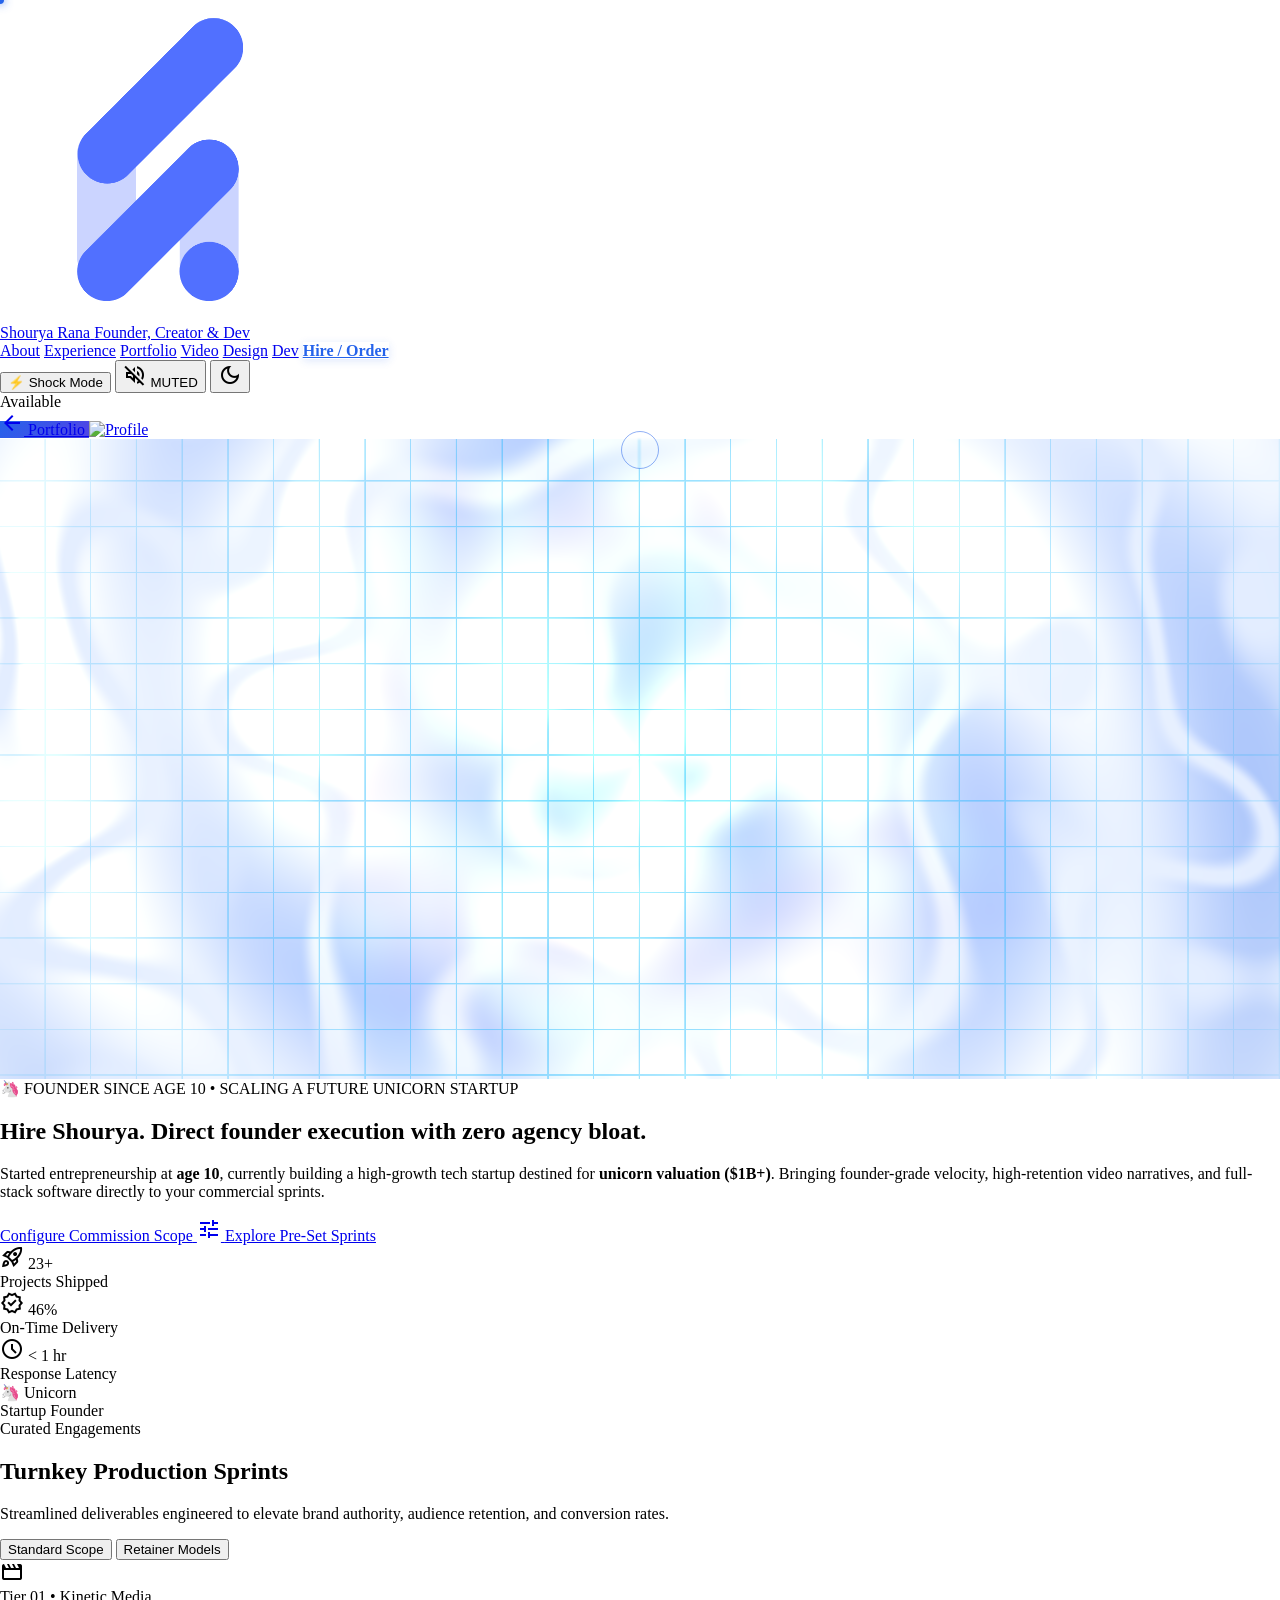
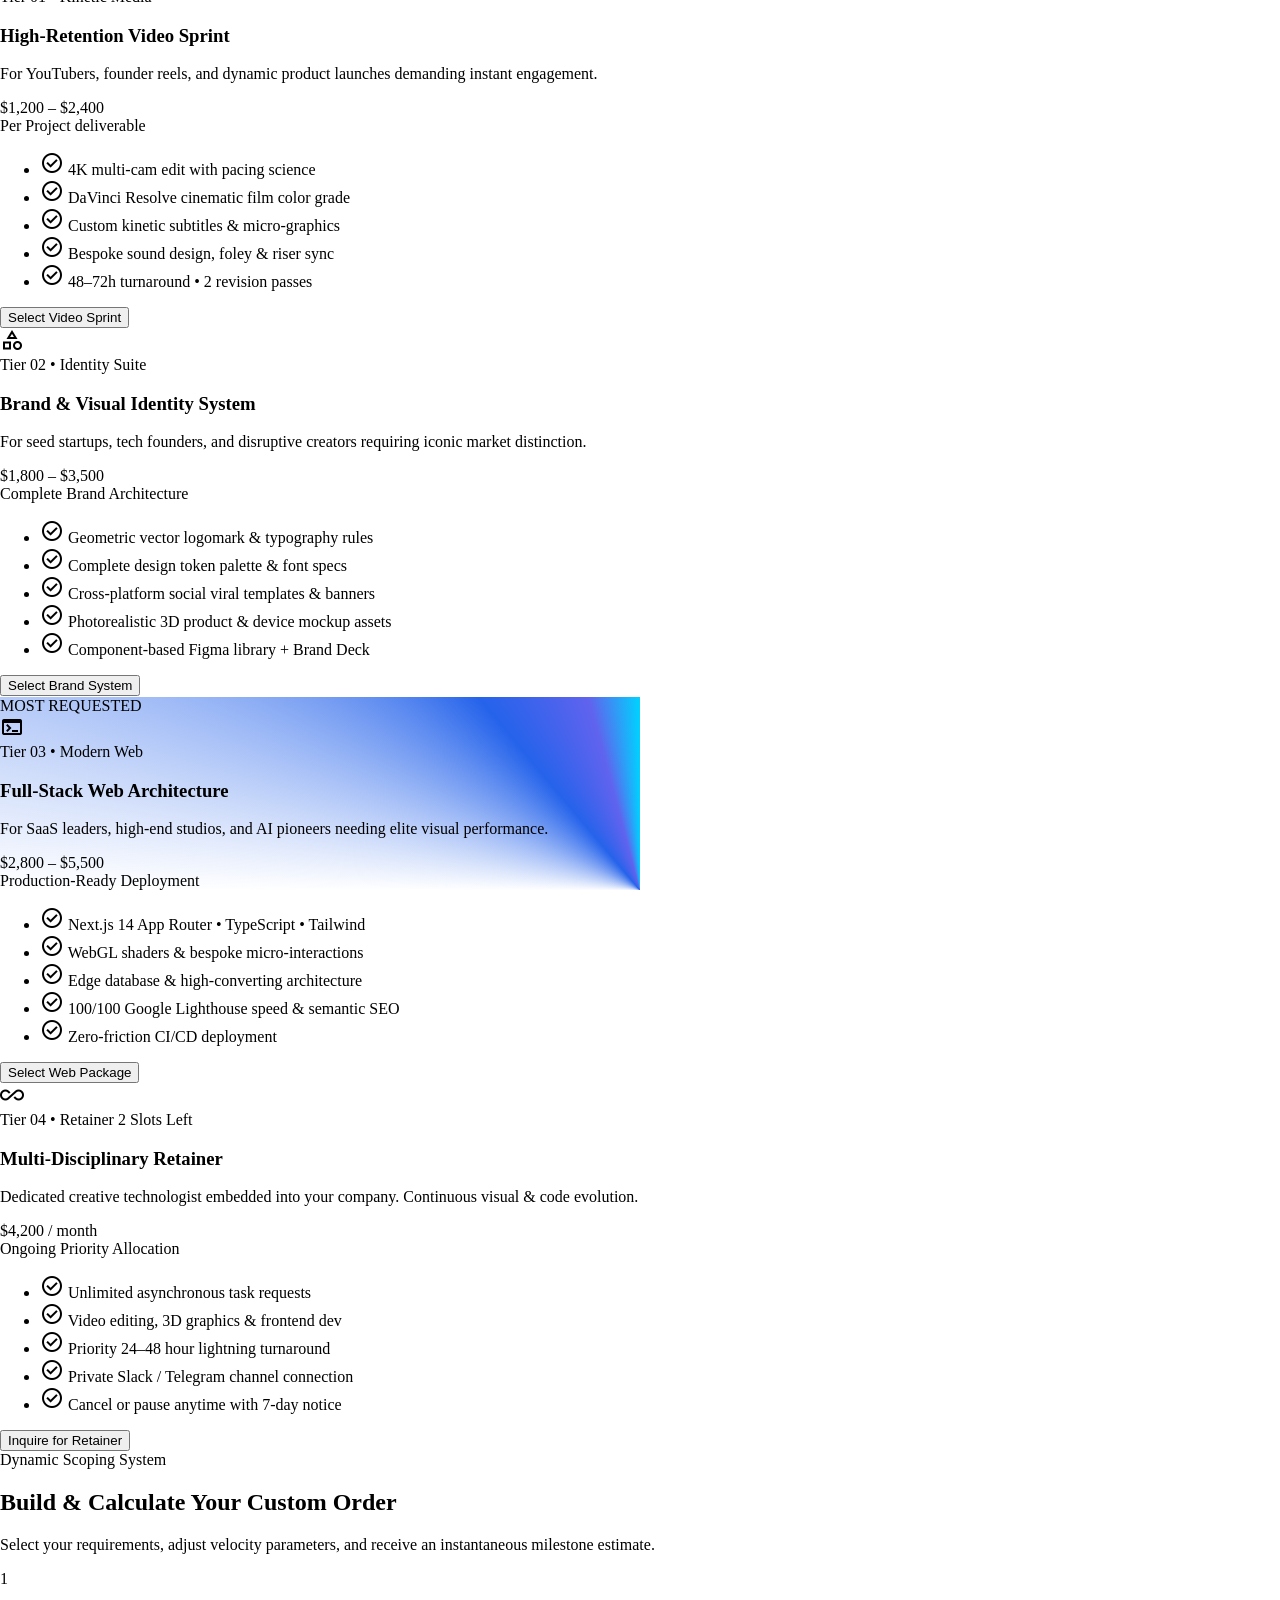
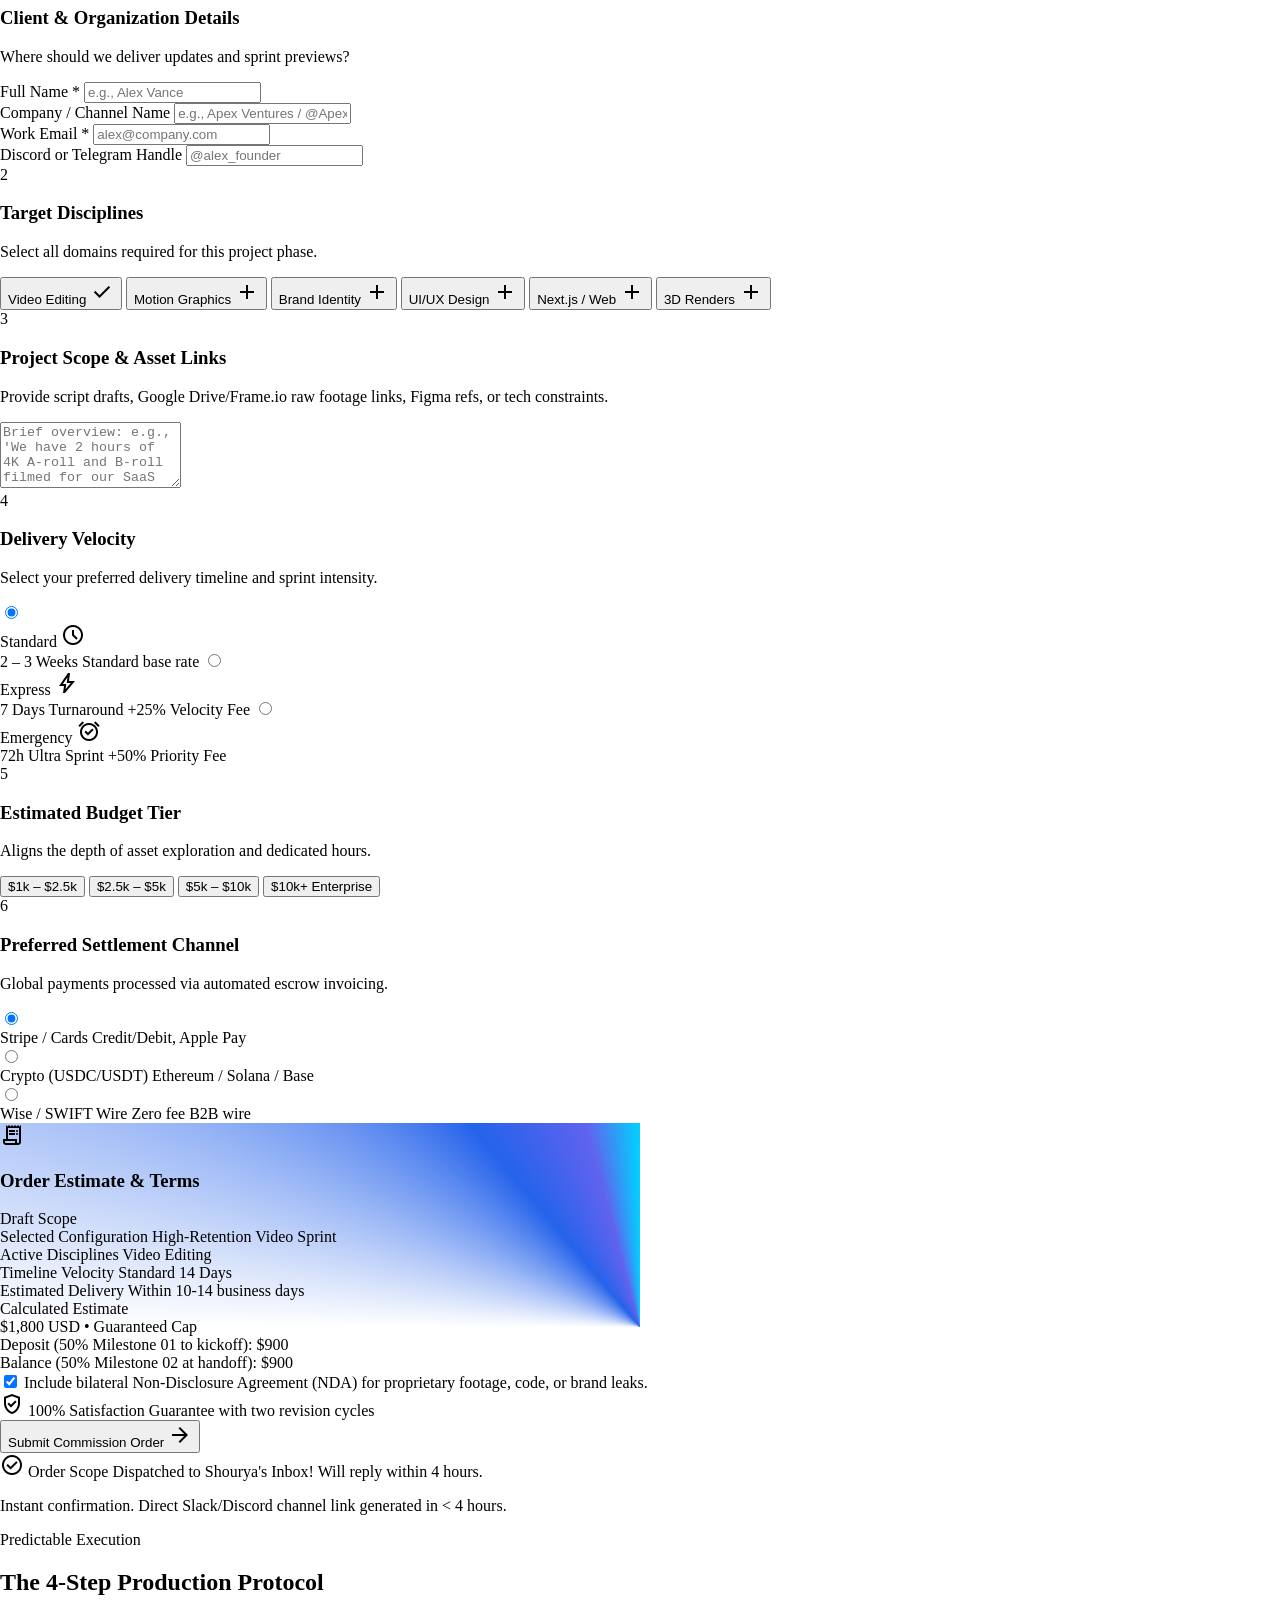
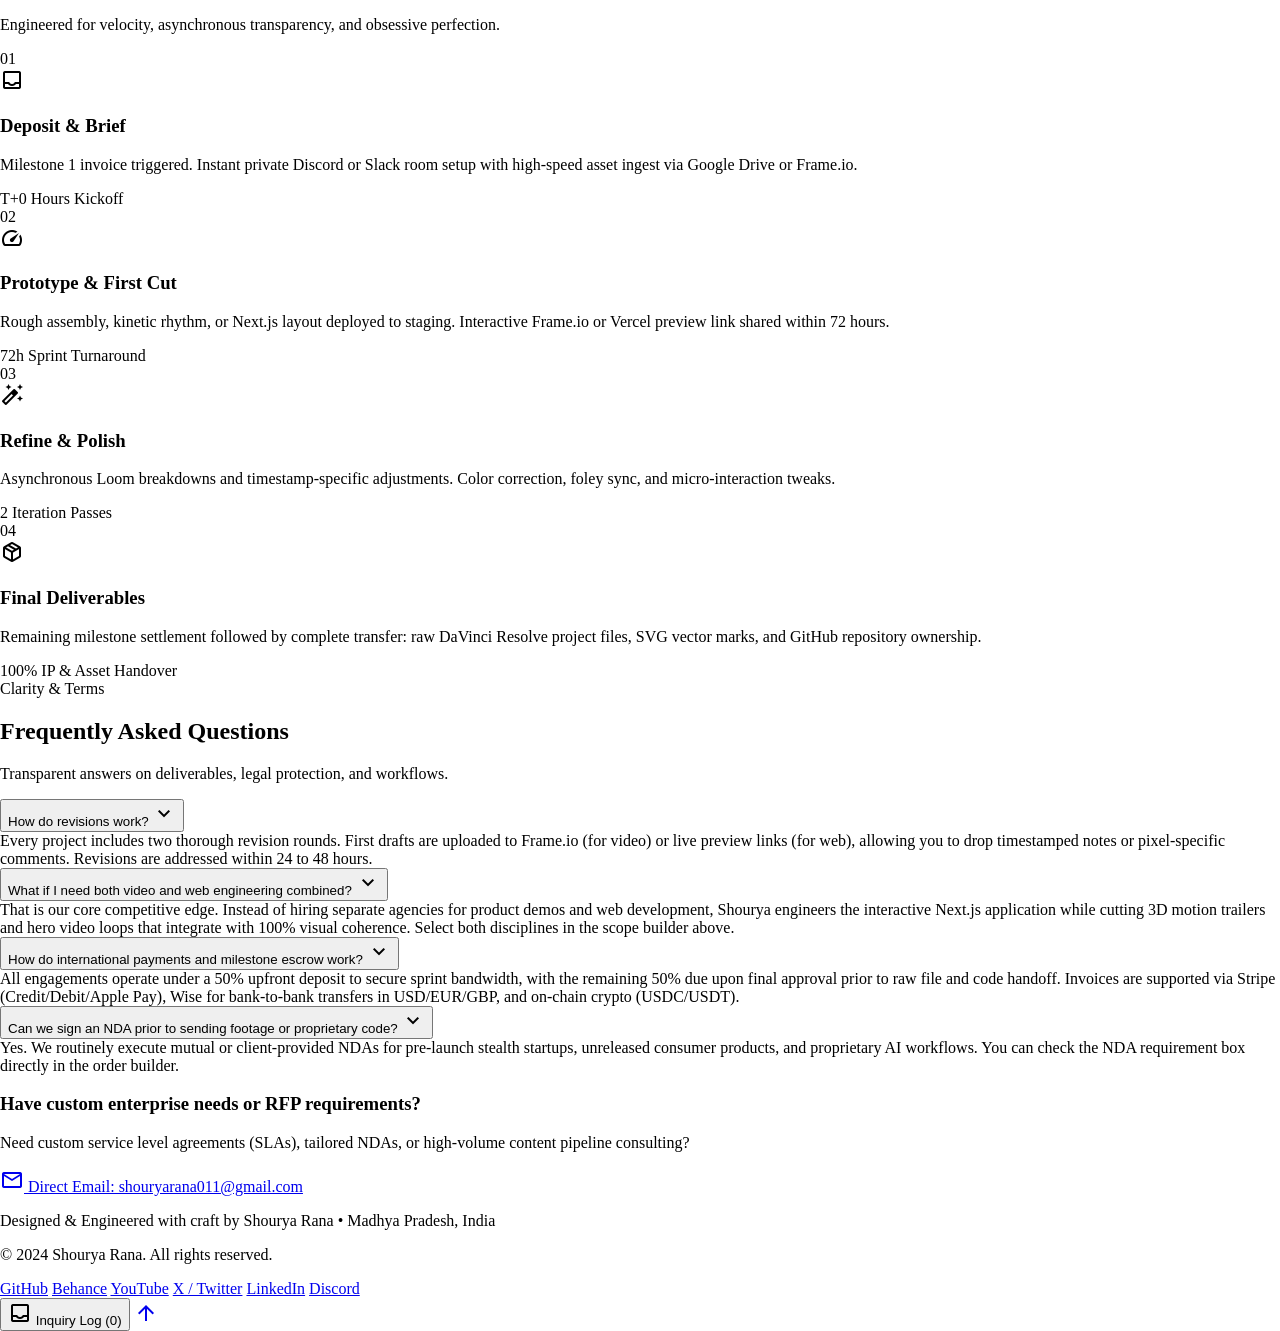
==== hire.html @ 434bc724 "Add files via upload" ====
<!DOCTYPE html>
<html lang="en">
<head>
  <meta charset="utf-8"/>
  <meta content="width=device-width, initial-scale=1.0" name="viewport"/>
  <title>Hire Shourya Rana — Founder, Entrepreneur &amp; Creative Technologist</title>
  <link rel="icon" type="image/png" href="logo-icon.png">

  <!-- Google Fonts & Material Symbols -->
  <link rel="preconnect" href="https://fonts.googleapis.com">
  <link rel="preconnect" href="https://fonts.gstatic.com" crossorigin>
  <link href="https://fonts.googleapis.com/css2?family=JetBrains+Mono:wght@400;500;600;700&family=Plus+Jakarta+Sans:wght@300;400;500;600;700;800&display=swap" rel="stylesheet">
  <link href="https://fonts.googleapis.com/css2?family=Material+Symbols+Outlined:opsz,wght,FILL,GRAD@20..48,100..700,0..1,-50..200" rel="stylesheet"/>

  <!-- Base resets -->
  <style>
    @layer base {
      html, body { margin: 0; padding: 0; }
      body { overscroll-behavior: none; }
      main > :first-child { margin-top: 0 !important; }
      main > :last-child { margin-bottom: 0 !important; }
    }
    ::-webkit-scrollbar { display: none; }
  </style>

  <!-- Tailwind CSS -->
  <script src="https://cdn.tailwindcss.com?plugins=forms,container-queries"></script>
  <script id="tailwind-config">
    tailwind.config = {
      darkMode: "class",
      theme: {
        extend: {
          colors: {
            "on-secondary": "#ffffff",
            "surface-container-highest": "#dae2fd",
            "on-tertiary-fixed": "#001e2f",
            "primary": "#2563eb",
            "inverse-primary": "#b4c5ff",
            "on-background": "#131b2e",
            "surface-container-lowest": "#ffffff",
            "surface-tint": "#0053db",
            "on-error-container": "#93000a",
            "error-container": "#ffdad6",
            "outline-variant": "#c3c6d7",
            "secondary-container": "#6063ee",
            "on-tertiary-container": "#e4f2ff",
            "on-primary-fixed": "#00174b",
            "tertiary-fixed-dim": "#89ceff",
            "secondary": "#4648d4",
            "secondary-fixed": "#e1e0ff",
            "on-surface": "#131b2e",
            "on-tertiary": "#ffffff",
            "tertiary": "#005a82",
            "on-secondary-fixed-variant": "#2f2ebe",
            "on-secondary-container": "#fffbff",
            "surface": "#faf8ff",
            "tertiary-container": "#0074a6",
            "on-secondary-fixed": "#07006c",
            "surface-container-low": "#f2f3ff",
            "secondary-fixed-dim": "#c0c1ff",
            "tertiary-fixed": "#c9e6ff",
            "primary-fixed-dim": "#b4c5ff",
            "on-primary-container": "#eeefff",
            "surface-variant": "#dae2fd",
            "inverse-surface": "#283044",
            "outline": "#737686",
            "on-surface-variant": "#434655",
            "surface-container": "#eaedff",
            "primary-fixed": "#dbe1ff",
            "on-primary-fixed-variant": "#003ea8",
            "surface-bright": "#faf8ff",
            "on-tertiary-fixed-variant": "#004c6e",
            "primary-container": "#2563eb",
            "on-error": "#ffffff",
            "surface-dim": "#d2d9f4",
            "error": "#ba1a1a",
            "inverse-on-surface": "#eef0ff",
            "on-primary": "#ffffff",
            "surface-container-high": "#e2e7ff"
          },
          borderRadius: {
            "DEFAULT": "1rem",
            "lg": "2rem",
            "xl": "3rem",
            "full": "9999px"
          },
          spacing: {
            "space-2xl": "3rem",
            "space-lg": "1.5rem",
            "gutter-mobile": "1rem",
            "space-sm": "0.75rem",
            "space-4xl": "6rem",
            "space-xs": "0.5rem",
            "space-md": "1rem",
            "gutter-desktop": "2.5rem",
            "space-3xl": "4.5rem",
            "margin-desktop": "2.5rem",
            "space-xl": "2rem",
            "space-2xs": "0.25rem",
            "margin-mobile": "1rem",
            "container-max": "80rem"
          },
          fontFamily: {
            "headline-md": ["Plus Jakarta Sans", "sans-serif"],
            "body-lg": ["Plus Jakarta Sans", "sans-serif"],
            "body-md": ["Plus Jakarta Sans", "sans-serif"],
            "title-md": ["Plus Jakarta Sans", "sans-serif"],
            "headline-sm": ["Plus Jakarta Sans", "sans-serif"],
            "label-md": ["Plus Jakarta Sans", "sans-serif"],
            "body-sm": ["Plus Jakarta Sans", "sans-serif"],
            "headline-lg": ["Plus Jakarta Sans", "sans-serif"],
            "label-sm": ["Plus Jakarta Sans", "sans-serif"],
            "title-lg": ["Plus Jakarta Sans", "sans-serif"],
            "display-xl": ["Plus Jakarta Sans", "sans-serif"],
            "mono-code": ["JetBrains Mono", "monospace"]
          }
        }
      }
    };
  </script>

  <!-- High-Impact Motion Stylesheet -->
  <link rel="stylesheet" href="styles.css">
</head>

<body id="top" class="bg-background dark:bg-[#090d16] font-body-md text-body-md text-on-surface dark:text-slate-100 antialiased selection:bg-blue-200 dark:selection:bg-blue-900/60 selection:text-primary transition-colors duration-300">

  <!-- Hyperspace Warp Canvas (Shock Mode) -->
  <canvas id="hyperspace-canvas"></canvas>
  <div id="shock-hud" class="shock-hud">
    <div class="px-6 py-4 rounded-3xl bg-black/80 border border-blue-500/80 backdrop-blur-xl text-white flex flex-col items-center gap-2 shadow-[0_0_50px_rgba(37,99,235,0.6)]">
      <div class="flex items-center gap-2">
        <span class="h-3 w-3 rounded-full bg-blue-500 animate-ping"></span>
        <span class="font-mono-code text-sm font-bold text-blue-400 uppercase tracking-widest">HYPERSPACE WARP ENGAGED</span>
      </div>
      <span class="font-mono-code text-xs text-slate-300">VELOCITY: WARP 9.9 • QUANTUM DRIVE ONLINE</span>
      <span class="font-mono-code text-[10px] text-slate-400">Click anywhere to drop out of warp</span>
    </div>
  </div>

  <!-- Confetti Canvas -->
  <canvas id="confetti-canvas"></canvas>

  <!-- ==================== HEADER / MATCHED NAVIGATION ==================== -->
  <header class="fixed top-0 inset-x-0 z-50 bg-white/85 dark:bg-slate-900/85 backdrop-blur-xl border-b border-slate-200/70 dark:border-slate-800 shadow-[0_4px_20px_rgba(15,23,42,0.04)] transition-colors duration-300">
    <div class="h-20 max-w-container-max mx-auto px-gutter-mobile lg:px-gutter-desktop flex items-center justify-between gap-space-md">
      
      <!-- Brand & Name -->
      <a href="index.html" class="flex items-center gap-space-sm shrink-0 group">
        <div class="p-1.5 rounded-2xl bg-white dark:bg-slate-800 shadow-sm border border-slate-100 dark:border-slate-700 flex items-center justify-center transition-transform group-hover:scale-105 group-hover:rotate-3">
          <img alt="Shourya Logo" class="h-8 w-8 object-contain rounded-xl" src="logo-icon.png">
        </div>
        <div class="flex flex-col">
          <span class="font-bold text-[17px] text-slate-900 dark:text-white tracking-tight leading-snug">Shourya Rana</span>
          <span class="font-medium text-xs text-slate-500 dark:text-slate-400 tracking-wide">Founder, Creator &amp; Dev</span>
        </div>
      </a>

      <!-- Desktop Navigation Links -->
      <nav id="main-nav" class="hidden xl:flex items-center gap-1.5 p-1.5 rounded-full bg-slate-100/90 dark:bg-slate-800/90 border border-slate-200/60 dark:border-slate-700 backdrop-blur-md">
        <a class="nav-pill px-space-md py-1.5 rounded-full text-xs font-semibold text-slate-600 dark:text-slate-300 hover:text-slate-900 dark:hover:text-white transition-colors" href="index.html#top">About</a>
        <a class="nav-pill px-space-md py-1.5 rounded-full text-xs font-semibold text-slate-600 dark:text-slate-300 hover:text-slate-900 dark:hover:text-white transition-colors" href="index.html#journey">Experience</a>
        <a class="nav-pill px-space-md py-1.5 rounded-full text-xs font-semibold text-slate-600 dark:text-slate-300 hover:text-slate-900 dark:hover:text-white transition-colors" href="index.html#showcases">Portfolio</a>
        <a class="nav-pill px-space-sm py-1.5 rounded-full font-label-caps text-[11px] text-slate-500 dark:text-slate-400 hover:text-primary transition-colors uppercase tracking-wider" href="index.html#video-section">Video</a>
        <a class="nav-pill px-space-sm py-1.5 rounded-full font-label-caps text-[11px] text-slate-500 dark:text-slate-400 hover:text-secondary transition-colors uppercase tracking-wider" href="index.html#design-section">Design</a>
        <a class="nav-pill px-space-sm py-1.5 rounded-full font-label-caps text-[11px] text-slate-500 dark:text-slate-400 hover:text-blue-500 transition-colors uppercase tracking-wider" href="index.html#dev-section">Dev</a>
        <a class="nav-pill active px-space-md py-1.5 rounded-full text-xs font-semibold text-slate-600 dark:text-slate-300 hover:text-slate-900 dark:hover:text-white transition-colors" href="hire.html">Hire / Order</a>
      </nav>

      <!-- Right Controls & CTA -->
      <div class="flex items-center gap-2 sm:gap-space-sm shrink-0">
        
        <!-- "⚡ Shock Mode" Trigger Button -->
        <button id="shock-mode-btn" class="px-3 py-1.5 rounded-full bg-gradient-to-r from-blue-600 to-indigo-600 hover:from-blue-500 hover:to-indigo-500 text-white font-mono-code text-[11px] font-bold tracking-wider uppercase shadow-[0_0_15px_rgba(37,99,235,0.4)] hover:scale-105 transition-all flex items-center gap-1.5" title="Trigger Hyperspace Shock Mode">
          <span class="text-amber-300">⚡</span>
          <span class="hidden sm:inline">Shock Mode</span>
        </button>

        <!-- Sound Toggle Button -->
        <button id="sound-toggle-btn" class="p-2 rounded-full bg-slate-100 dark:bg-slate-800 hover:bg-slate-200 dark:hover:bg-slate-700 text-slate-700 dark:text-slate-300 transition-all flex items-center gap-1.5" title="Toggle Sound FX">
          <span class="material-symbols-outlined text-base text-slate-400">volume_off</span>
          <span class="hidden md:inline font-mono-code text-[11px] font-semibold">MUTED</span>
        </button>

        <!-- Dark/Light Theme Switcher -->
        <button id="theme-toggle-btn" class="p-2 rounded-full bg-slate-100 dark:bg-slate-800 hover:bg-slate-200 dark:hover:bg-slate-700 text-slate-700 dark:text-slate-300 transition-all flex items-center justify-center" title="Toggle Theme">
          <span class="material-symbols-outlined text-base">dark_mode</span>
        </button>

        <!-- Availability Badge -->
        <div class="hidden lg:flex items-center gap-2 px-3 py-1.5 rounded-full bg-emerald-50 dark:bg-emerald-950/60 border border-emerald-100 dark:border-emerald-800 shadow-sm">
          <span class="relative flex h-2 w-2">
            <span class="animate-ping absolute inline-flex h-full w-full rounded-full bg-emerald-500 opacity-75"></span>
            <span class="relative inline-flex rounded-full h-2 w-2 bg-emerald-500"></span>
          </span>
          <span class="font-label-caps text-[11px] font-semibold text-emerald-700 dark:text-emerald-300 uppercase tracking-wider">Available</span>
        </div>

        <!-- Back to Portfolio CTA -->
        <a class="btn-glow-shimmer inline-flex items-center gap-1.5 px-space-md sm:px-space-lg py-2.5 rounded-full bg-primary hover:bg-blue-700 text-white text-xs font-bold transition-all shadow-[0_4px_14px_rgba(37,99,235,0.25)] hover:shadow-[0_6px_20px_rgba(37,99,235,0.35)] hover:scale-105" href="index.html">
          <span class="material-symbols-outlined text-[16px]">arrow_back</span>
          <span>Portfolio</span>
        </a>

        <!-- Profile Avatar -->
        <a href="index.html" class="p-0.5 rounded-full ring-2 ring-blue-400/60 hover:ring-blue-500 transition-all hover:scale-105" title="View Shourya's Portfolio">
          <img alt="Profile" class="w-8 h-8 rounded-full object-cover" src="https://lh3.googleusercontent.com/aida-public/[base64]">
        </a>
      </div>

    </div>
  </header>

  <!-- ==================== MAIN PAGE CONTENT ==================== -->
  <main class="w-full pt-20 bg-background dark:bg-[#090d16] transition-colors duration-300">
    <div class="flex flex-col w-full">

      <!-- 1. Hero & Onboarding Pitch Section with WebGL Shader Backdrop -->
      <div class="relative w-full overflow-hidden">
        
        <!-- Interactive WebGL Quantum Shader Backdrop -->
        <div class="absolute inset-0 w-full h-full pointer-events-none opacity-85 dark:opacity-35" style="display:block;">
          <canvas id="shader-canvas-ANIMATION_15" style="display:block;width:100%;height:100%"></canvas>
          <script>
            (function() {
              const canvas = document.getElementById('shader-canvas-ANIMATION_15');
              function syncSize() {
                const dpr = Math.min(window.devicePixelRatio || 1, 1.25);
                const w = Math.floor((canvas.clientWidth || window.innerWidth || 1280) * dpr);
                const h = Math.floor((canvas.clientHeight || window.innerHeight || 720) * dpr);
                if (canvas.width !== w || canvas.height !== h) {
                  canvas.width  = w;
                  canvas.height = h;
                }
              }
              if (typeof ResizeObserver !== 'undefined') {
                new ResizeObserver(syncSize).observe(canvas);
              }
              syncSize();

              const gl = canvas.getContext('webgl') || canvas.getContext('experimental-webgl');
              if (!gl) return;
              const vs = `attribute vec2 a_position;
              varying vec2 v_texCoord;
              void main() {
                v_texCoord = a_position * 0.5 + 0.5;
                gl_Position = vec4(a_position, 0.0, 1.0);
              }`;
              const fs = `precision highp float;
              uniform float u_time;
              uniform vec2 u_resolution;
              uniform vec2 u_mouse;

              vec3 mod289(vec3 x) { return x - floor(x * (1.0 / 289.0)) * 289.0; }
              vec4 mod289(vec4 x) { return x - floor(x * (1.0 / 289.0)) * 289.0; }
              vec4 permute(vec4 x) { return mod289(((x*34.0)+1.0)*x); }
              vec4 taylorInvSqrt(vec4 r) { return 1.79284291400159 - 0.85373472095314 * r; }

              float snoise(vec3 v) {
                const vec2 C = vec2(1.0/6.0, 1.0/3.0);
                const vec4 D = vec4(0.0, 0.5, 1.0, 2.0);
                vec3 i  = floor(v + dot(v, C.yyy));
                vec3 x0 = v - i + dot(i, C.xxx);
                vec3 g = step(x0.yzx, x0.xyz);
                vec3 l = 1.0 - g;
                vec3 i1 = min(g.xyz, l.zxy);
                vec3 i2 = max(g.xyz, l.zxy);
                vec3 x1 = x0 - i1 + C.xxx;
                vec3 x2 = x0 - i2 + C.yyy;
                vec3 x3 = x0 - D.yyy;
                i = mod289(i);
                vec4 p = permute(permute(permute(
                           i.z + vec4(0.0, i1.z, i2.z, 1.0))
                         + i.y + vec4(0.0, i1.y, i2.y, 1.0))
                         + i.x + vec4(0.0, i1.x, i2.x, 1.0));
                float n_ = 0.142857142857;
                vec3 ns = n_ * D.wyz - D.xzx;
                vec4 j = p - 49.0 * floor(p * ns.z * ns.z);
                vec4 x_ = floor(j * ns.z);
                vec4 y_ = floor(j - 7.0 * x_);
                vec4 x = x_ *ns.x + ns.yyyy;
                vec4 y = y_ *ns.x + ns.yyyy;
                vec4 h = 1.0 - abs(x) - abs(y);
                vec4 b0 = vec4(x.xy, y.xy);
                vec4 b1 = vec4(x.zw, y.zw);
                vec4 s0 = floor(b0)*2.0 + 1.0;
                vec4 s1 = floor(b1)*2.0 + 1.0;
                vec4 sh = -step(h, vec4(0.0));
                vec4 a0 = b0.xzyw + s0.xzyw*sh.xxyy;
                vec4 a1 = b1.xzyw + s1.xzyw*sh.zzww;
                vec3 p0 = vec3(a0.xy, h.x);
                vec3 p1 = vec3(a0.zw, h.y);
                vec3 p2 = vec3(a1.xy, h.z);
                vec3 p3 = vec3(a1.zw, h.w);
                vec4 norm = taylorInvSqrt(vec4(dot(p0,p0), dot(p1,p1), dot(p2, p2), dot(p3,p3)));
                p0 *= norm.x; p1 *= norm.y; p2 *= norm.z; p3 *= norm.w;
                vec4 m = max(0.6 - vec4(dot(x0,x0), dot(x1,x1), dot(x2,x2), dot(x3,x3)), 0.0);
                m = m * m;
                return 42.0 * dot(m*m, vec4(dot(p0,x0), dot(p1,x1), dot(p2,x2), dot(p3,x3)));
              }

              void main() {
                  vec2 st = gl_FragCoord.xy / u_resolution.xy;
                  vec2 p = (gl_FragCoord.xy - 0.5 * u_resolution.xy) / min(u_resolution.x, u_resolution.y);
                  vec2 mouse = (u_mouse - 0.5 * u_resolution.xy) / min(u_resolution.x, u_resolution.y);
                  if (length(u_mouse) < 1.0) {
                      mouse = vec2(sin(u_time * 0.5) * 0.25, cos(u_time * 0.4) * 0.2);
                  }

                  vec2 d = p - mouse * 0.4;
                  float r = length(d);
                  float angle = atan(d.y, d.x);

                  float spiral = angle * 3.0 + r * 6.0 - u_time * 0.8;
                  float wave = sin(spiral) * cos(r * 8.0 - u_time * 1.2);

                  float t = u_time * 0.2;
                  float noise1 = snoise(vec3(p * 2.2 + vec2(cos(t), sin(t)) * 0.3, t));
                  float noise2 = snoise(vec3(p * 4.5 + vec2(noise1 * 0.4), t * 1.5));
                  float ribbon = smoothstep(0.1, 0.65, abs(sin(r * 10.0 + noise1 * 2.5 - u_time * 0.9)));

                  vec3 colBg = vec3(0.98, 0.975, 1.0);
                  vec3 colElectricBlue = vec3(0.14, 0.39, 0.92);
                  vec3 colDeepIndigo = vec3(0.38, 0.20, 0.88);
                  vec3 colCyanSpark = vec3(0.04, 0.68, 0.94);
                  vec3 colSubtleGlow = vec3(0.88, 0.92, 0.99);

                  vec2 gridUV = fract(p * 14.0 + vec2(0.0, u_time * 0.1));
                  float gridLine = smoothstep(0.96, 0.98, max(gridUV.x, gridUV.y)) * smoothstep(1.5, 0.2, r);

                  vec3 col = mix(colBg, colSubtleGlow, smoothstep(0.0, 1.2, r));
                  col = mix(col, colElectricBlue, wave * ribbon * 0.28);
                  col = mix(col, colDeepIndigo, noise2 * 0.16 * smoothstep(0.8, 0.1, r));
                  col = mix(col, colCyanSpark, gridLine * 0.45);

                  float mouseGlow = exp(-r * 3.2) * 0.3;
                  col += colElectricBlue * mouseGlow;

                  gl_FragColor = vec4(col, 1.0);
              }`;

              function cs(type, src) {
                const s = gl.createShader(type);
                gl.shaderSource(s, src);
                gl.compileShader(s);
                return s;
              }
              const prog = gl.createProgram();
              gl.attachShader(prog, cs(gl.VERTEX_SHADER, vs));
              gl.attachShader(prog, cs(gl.FRAGMENT_SHADER, fs));
              gl.linkProgram(prog);
              gl.useProgram(prog);
              const buf = gl.createBuffer();
              gl.bindBuffer(gl.ARRAY_BUFFER, buf);
              gl.bufferData(gl.ARRAY_BUFFER, new Float32Array([-1,-1, 1,-1, -1,1, 1,1]), gl.STATIC_DRAW);
              const pos = gl.getAttribLocation(prog, 'a_position');
              gl.enableVertexAttribArray(pos);
              gl.vertexAttribPointer(pos, 2, gl.FLOAT, false, 0, 0);
              const uTime = gl.getUniformLocation(prog, 'u_time');
              const uRes = gl.getUniformLocation(prog, 'u_resolution');
              const uMouse = gl.getUniformLocation(prog, 'u_mouse');

              let mouse = { x: canvas.width / 2, y: canvas.height / 2 };
              window.addEventListener('mousemove', (event) => {
                const rect = canvas.getBoundingClientRect();
                if (rect.width && rect.height) {
                  const nx = (event.clientX - rect.left) / rect.width;
                  const ny = 1.0 - (event.clientY - rect.top) / rect.height;
                  mouse.x = nx * canvas.width;
                  mouse.y = ny * canvas.height;
                }
              });

              function render(t) {
                if (typeof ResizeObserver === 'undefined') syncSize();
                gl.viewport(0, 0, canvas.width, canvas.height);
                if (uTime) gl.uniform1f(uTime, t * 0.001);
                if (uRes) gl.uniform2f(uRes, canvas.width, canvas.height);
                if (uMouse) gl.uniform2f(uMouse, mouse.x, mouse.y);
                gl.drawArrays(gl.TRIANGLE_STRIP, 0, 4);
                requestAnimationFrame(render);
              }
              render(0);
            })();
          </script>
        </div>

        <!-- Ambient glow blobs -->
        <div class="absolute -top-32 left-1/2 -translate-x-1/2 w-[900px] h-[360px] bg-gradient-to-b from-primary-container/10 via-secondary-container/5 to-transparent rounded-full blur-3xl pointer-events-none -z-10"></div>
        <div class="absolute top-48 right-[-100px] w-80 h-80 bg-primary/5 rounded-full blur-2xl pointer-events-none -z-10"></div>
        <div class="absolute top-96 left-[-120px] w-96 h-96 bg-secondary-fixed-dim/20 rounded-full blur-3xl pointer-events-none -z-10"></div>

        <section class="relative z-10 max-w-7xl mx-auto px-margin-mobile lg:px-margin-desktop pt-space-xl pb-space-2xl">
          <div class="flex flex-col items-center text-center max-w-4xl mx-auto">
            
            <!-- Status Pill -->
            <div class="inline-flex items-center gap-space-xs px-space-md py-space-2xs rounded-full bg-surface-container-low/90 dark:bg-slate-800/90 backdrop-blur-md text-primary dark:text-blue-400 shadow-sm border border-primary/20">
              <span class="relative flex h-2.5 w-2.5">
                <span class="animate-ping absolute inline-flex h-full w-full rounded-full bg-amber-400 opacity-75"></span>
                <span class="relative inline-flex rounded-full h-2.5 w-2.5 bg-amber-500"></span>
              </span>
              <span class="font-label-sm text-label-sm uppercase tracking-wider font-semibold text-on-surface dark:text-slate-200">🦄 FOUNDER SINCE AGE 10 • SCALING A FUTURE UNICORN STARTUP</span>
            </div>

            <!-- Headline -->
            <h1 class="font-display-xl text-4xl sm:text-6xl font-extrabold text-on-surface dark:text-white mt-space-md tracking-tight">
              Hire Shourya. <span class="bg-gradient-to-r from-primary via-blue-500 to-indigo-500 bg-clip-text text-transparent">Direct founder execution</span> with zero agency bloat.
            </h1>

            <!-- Subtitle -->
            <p class="font-body-lg text-body-lg text-on-surface-variant dark:text-slate-300 mt-space-md max-w-3xl leading-relaxed">
              Started entrepreneurship at <strong class="text-on-surface dark:text-white font-semibold">age 10</strong>, currently building a high-growth tech startup destined for <strong class="text-indigo-600 dark:text-indigo-400 font-bold">unicorn valuation ($1B+)</strong>. Bringing founder-grade velocity, high-retention video narratives, and full-stack software directly to your commercial sprints.
            </p>

            <!-- CTA Anchor Links -->
            <div class="flex flex-wrap items-center justify-center gap-space-sm mt-space-lg">
              <a class="px-space-xl py-space-sm rounded-full bg-primary-container hover:bg-blue-700 text-on-primary font-label-md text-label-md shadow-lg hover:shadow-primary/25 transition-all transform hover:-translate-y-0.5 active:scale-95 flex items-center gap-2" href="#order-builder">
                <span>Configure Commission Scope</span>
                <span class="material-symbols-outlined text-base">tune</span>
              </a>
              <a class="px-space-lg py-space-sm rounded-full bg-surface-container-lowest/90 dark:bg-slate-800/90 backdrop-blur-md text-on-surface dark:text-white font-label-md text-label-md hover:bg-surface-container-low dark:hover:bg-slate-700 shadow-sm border border-outline-variant/30 transition-all transform hover:-translate-y-0.5" href="#tiers-grid">
                Explore Pre-Set Sprints
              </a>
            </div>
          </div>

          <!-- Trust Strip with Dynamic Counter Tickers -->
          <div class="mt-space-2xl max-w-5xl mx-auto">
            <div class="bg-surface-container-lowest/90 dark:bg-slate-800/90 backdrop-blur-md rounded-3xl p-space-md shadow-md border border-outline-variant/20 dark:border-slate-700">
              <div class="grid grid-cols-2 md:grid-cols-4 gap-space-md text-center">
                
                <div class="flex flex-col items-center justify-center p-space-xs hover:scale-105 transition-transform duration-200">
                  <div class="flex items-center gap-space-2xs text-primary dark:text-blue-400">
                    <span class="material-symbols-outlined text-[20px]">rocket_launch</span>
                    <span class="font-headline-sm text-headline-sm text-on-surface dark:text-white font-bold ticker-metric" data-suffix="+" data-target="50">0+</span>
                  </div>
                  <span class="font-label-sm text-label-sm text-on-surface-variant dark:text-slate-400 mt-1">Projects Shipped</span>
                </div>

                <div class="flex flex-col items-center justify-center p-space-xs hover:scale-105 transition-transform duration-200">
                  <div class="flex items-center gap-space-2xs text-emerald-600 dark:text-emerald-400">
                    <span class="material-symbols-outlined text-[20px]">verified</span>
                    <span class="font-headline-sm text-headline-sm text-on-surface dark:text-white font-bold ticker-metric" data-suffix="%" data-target="100">0%</span>
                  </div>
                  <span class="font-label-sm text-label-sm text-on-surface-variant dark:text-slate-400 mt-1">On-Time Delivery</span>
                </div>

                <div class="flex flex-col items-center justify-center p-space-xs hover:scale-105 transition-transform duration-200">
                  <div class="flex items-center gap-space-2xs text-primary dark:text-blue-400">
                    <span class="material-symbols-outlined text-[20px]">schedule</span>
                    <span class="font-headline-sm text-headline-sm text-on-surface dark:text-white font-bold">&lt; <span class="ticker-metric" data-suffix=" hr" data-target="4">0 hr</span></span>
                  </div>
                  <span class="font-label-sm text-label-sm text-on-surface-variant dark:text-slate-400 mt-1">Response Latency</span>
                </div>

                <div class="flex flex-col items-center justify-center p-space-xs hover:scale-105 transition-transform duration-200">
                  <div class="flex items-center gap-space-2xs text-amber-500 dark:text-amber-400">
                    <span class="text-[20px]">🦄</span>
                    <span class="font-headline-sm text-headline-sm text-on-surface dark:text-white font-bold">Unicorn</span>
                  </div>
                  <span class="font-label-sm text-label-sm text-on-surface-variant dark:text-slate-400 mt-1">Startup Founder</span>
                </div>

              </div>
            </div>
          </div>
        </section>
      </div>

      <!-- 2. Interactive Pricing & Service Tiers with 3D Magnetic Tilt & Neon Border Tracing -->
      <section class="max-w-7xl mx-auto px-margin-mobile lg:px-margin-desktop py-space-2xl" id="tiers-grid">
        <div class="flex flex-col md:flex-row md:items-end justify-between gap-space-md mb-space-xl">
          <div>
            <div class="inline-flex items-center gap-space-2xs px-space-sm py-1 rounded-full bg-surface-container-high dark:bg-slate-800 text-primary dark:text-blue-400 font-label-sm text-label-sm uppercase font-bold">
              Curated Engagements
            </div>
            <h2 class="font-headline-lg text-headline-lg text-on-surface dark:text-white mt-space-xs font-bold">
              Turnkey Production Sprints
            </h2>
            <p class="font-body-md text-body-md text-on-surface-variant dark:text-slate-300 mt-space-2xs max-w-xl">
              Streamlined deliverables engineered to elevate brand authority, audience retention, and conversion rates.
            </p>
          </div>
          <div class="flex items-center gap-space-2xs bg-surface-container-low dark:bg-slate-800 p-1.5 rounded-full self-start md:self-auto border border-slate-200 dark:border-slate-700">
            <button class="px-space-md py-1.5 rounded-full bg-surface-container-lowest dark:bg-slate-700 font-label-md text-label-md text-on-surface dark:text-white shadow-xs transition-all font-semibold">Standard Scope</button>
            <button class="px-space-md py-1.5 rounded-full font-label-md text-label-md text-on-surface-variant dark:text-slate-400 hover:text-on-surface dark:hover:text-white transition-colors" onclick="prefillTier('Monthly Retainer', 4200, 'UI/UX Design')">Retainer Models</button>
          </div>
        </div>

        <!-- Tiers 4-Column Responsive Grid with Tilt Cards -->
        <div class="grid grid-cols-1 md:grid-cols-2 lg:grid-cols-4 gap-space-lg items-stretch">
          
          <!-- Tier 1: High-Retention Video Sprint -->
          <div class="tilt-card group relative flex flex-col justify-between bg-surface-container-lowest dark:bg-slate-800 rounded-3xl p-space-lg shadow-sm hover:shadow-2xl border border-outline-variant/20 dark:border-slate-700 transition-all duration-300">
            <div>
              <div class="w-12 h-12 rounded-2xl bg-surface-container-low dark:bg-slate-700 text-primary dark:text-blue-400 flex items-center justify-center mb-space-md group-hover:bg-primary-container group-hover:text-on-primary transition-colors">
                <span class="material-symbols-outlined text-[26px]">movie</span>
              </div>
              <div class="font-label-sm text-label-sm text-on-surface-variant dark:text-slate-400 uppercase font-semibold">Tier 01 • Kinetic Media</div>
              <h3 class="font-headline-sm text-headline-sm text-on-surface dark:text-white mt-1 font-bold">High-Retention Video Sprint</h3>
              <p class="font-body-sm text-body-sm text-on-surface-variant dark:text-slate-300 mt-space-xs">
                For YouTubers, founder reels, and dynamic product launches demanding instant engagement.
              </p>
              <!-- Price -->
              <div class="my-space-md py-space-sm px-space-md bg-surface-container-low dark:bg-slate-900/60 rounded-2xl border border-slate-100 dark:border-slate-700">
                <div class="font-headline-md text-headline-md text-on-surface dark:text-white font-bold">$1,200 <span class="font-body-sm text-body-sm font-normal text-on-surface-variant dark:text-slate-400">– $2,400</span></div>
                <span class="font-label-sm text-label-sm text-on-surface-variant dark:text-slate-400">Per Project deliverable</span>
              </div>
              <!-- Features -->
              <ul class="space-y-space-xs font-body-sm text-body-sm text-on-surface-variant dark:text-slate-300">
                <li class="flex items-start gap-space-2xs">
                  <span class="material-symbols-outlined text-primary dark:text-blue-400 text-[18px] flex-shrink-0 mt-0.5">check_circle</span>
                  <span>4K multi-cam edit with pacing science</span>
                </li>
                <li class="flex items-start gap-space-2xs">
                  <span class="material-symbols-outlined text-primary dark:text-blue-400 text-[18px] flex-shrink-0 mt-0.5">check_circle</span>
                  <span>DaVinci Resolve cinematic film color grade</span>
                </li>
                <li class="flex items-start gap-space-2xs">
                  <span class="material-symbols-outlined text-primary dark:text-blue-400 text-[18px] flex-shrink-0 mt-0.5">check_circle</span>
                  <span>Custom kinetic subtitles &amp; micro-graphics</span>
                </li>
                <li class="flex items-start gap-space-2xs">
                  <span class="material-symbols-outlined text-primary dark:text-blue-400 text-[18px] flex-shrink-0 mt-0.5">check_circle</span>
                  <span>Bespoke sound design, foley &amp; riser sync</span>
                </li>
                <li class="flex items-start gap-space-2xs">
                  <span class="material-symbols-outlined text-primary dark:text-blue-400 text-[18px] flex-shrink-0 mt-0.5">check_circle</span>
                  <span>48–72h turnaround • 2 revision passes</span>
                </li>
              </ul>
            </div>
            <div class="mt-space-lg pt-space-md">
              <button class="w-full py-space-xs px-space-md rounded-full bg-surface-container dark:bg-slate-700 text-on-surface dark:text-white hover:bg-primary-container hover:text-on-primary font-label-md text-label-md font-semibold transition-all active:scale-95" onclick="prefillTier('High-Retention Video Sprint', 1800, 'Video Editing')">
                Select Video Sprint
              </button>
            </div>
          </div>

          <!-- Tier 2: Brand & Visual Identity System -->
          <div class="tilt-card group relative flex flex-col justify-between bg-surface-container-lowest dark:bg-slate-800 rounded-3xl p-space-lg shadow-sm hover:shadow-2xl border border-outline-variant/20 dark:border-slate-700 transition-all duration-300">
            <div>
              <div class="w-12 h-12 rounded-2xl bg-surface-container-low dark:bg-slate-700 text-primary dark:text-blue-400 flex items-center justify-center mb-space-md group-hover:bg-primary-container group-hover:text-on-primary transition-colors">
                <span class="material-symbols-outlined text-[26px]">category</span>
              </div>
              <div class="font-label-sm text-label-sm text-on-surface-variant dark:text-slate-400 uppercase font-semibold">Tier 02 • Identity Suite</div>
              <h3 class="font-headline-sm text-headline-sm text-on-surface dark:text-white mt-1 font-bold">Brand &amp; Visual Identity System</h3>
              <p class="font-body-sm text-body-sm text-on-surface-variant dark:text-slate-300 mt-space-xs">
                For seed startups, tech founders, and disruptive creators requiring iconic market distinction.
              </p>
              <!-- Price -->
              <div class="my-space-md py-space-sm px-space-md bg-surface-container-low dark:bg-slate-900/60 rounded-2xl border border-slate-100 dark:border-slate-700">
                <div class="font-headline-md text-headline-md text-on-surface dark:text-white font-bold">$1,800 <span class="font-body-sm text-body-sm font-normal text-on-surface-variant dark:text-slate-400">– $3,500</span></div>
                <span class="font-label-sm text-label-sm text-on-surface-variant dark:text-slate-400">Complete Brand Architecture</span>
              </div>
              <!-- Features -->
              <ul class="space-y-space-xs font-body-sm text-body-sm text-on-surface-variant dark:text-slate-300">
                <li class="flex items-start gap-space-2xs">
                  <span class="material-symbols-outlined text-primary dark:text-blue-400 text-[18px] flex-shrink-0 mt-0.5">check_circle</span>
                  <span>Geometric vector logomark &amp; typography rules</span>
                </li>
                <li class="flex items-start gap-space-2xs">
                  <span class="material-symbols-outlined text-primary dark:text-blue-400 text-[18px] flex-shrink-0 mt-0.5">check_circle</span>
                  <span>Complete design token palette &amp; font specs</span>
                </li>
                <li class="flex items-start gap-space-2xs">
                  <span class="material-symbols-outlined text-primary dark:text-blue-400 text-[18px] flex-shrink-0 mt-0.5">check_circle</span>
                  <span>Cross-platform social viral templates &amp; banners</span>
                </li>
                <li class="flex items-start gap-space-2xs">
                  <span class="material-symbols-outlined text-primary dark:text-blue-400 text-[18px] flex-shrink-0 mt-0.5">check_circle</span>
                  <span>Photorealistic 3D product &amp; device mockup assets</span>
                </li>
                <li class="flex items-start gap-space-2xs">
                  <span class="material-symbols-outlined text-primary dark:text-blue-400 text-[18px] flex-shrink-0 mt-0.5">check_circle</span>
                  <span>Component-based Figma library + Brand Deck</span>
                </li>
              </ul>
            </div>
            <div class="mt-space-lg pt-space-md">
              <button class="w-full py-space-xs px-space-md rounded-full bg-surface-container dark:bg-slate-700 text-on-surface dark:text-white hover:bg-primary-container hover:text-on-primary font-label-md text-label-md font-semibold transition-all active:scale-95" onclick="prefillTier('Brand &amp; Visual Identity', 2600, 'Brand Identity')">
                Select Brand System
              </button>
            </div>
          </div>

          <!-- Tier 3: Full-Stack Web Architecture (FEATURED with Neon Beam Border Tracing) -->
          <div class="tilt-card neon-beam-container relative p-[2px] rounded-3xl shadow-xl hover:shadow-2xl transition-all duration-300">
            <div class="neon-beam-inner h-full flex flex-col justify-between bg-surface-container-lowest dark:bg-slate-800 rounded-[22px] p-space-lg">
              <!-- Featured Floating Pill Badge -->
              <div class="absolute -top-3.5 left-1/2 -translate-x-1/2 px-space-md py-1 rounded-full bg-primary text-on-primary font-label-sm text-label-sm uppercase tracking-wider font-bold shadow-md z-20 flex items-center gap-1">
                <span class="w-1.5 h-1.5 rounded-full bg-cyan-300 animate-ping"></span>
                MOST REQUESTED
              </div>
              <div>
                <div class="w-12 h-12 rounded-2xl bg-primary-container text-on-primary flex items-center justify-center mb-space-md shadow-sm mt-1">
                  <span class="material-symbols-outlined text-[26px]">terminal</span>
                </div>
                <div class="font-label-sm text-label-sm text-primary dark:text-blue-400 uppercase font-bold">Tier 03 • Modern Web</div>
                <h3 class="font-headline-sm text-headline-sm text-on-surface dark:text-white mt-1 font-bold">Full-Stack Web Architecture</h3>
                <p class="font-body-sm text-body-sm text-on-surface-variant dark:text-slate-300 mt-space-xs">
                  For SaaS leaders, high-end studios, and AI pioneers needing elite visual performance.
                </p>
                <!-- Price -->
                <div class="my-space-md py-space-sm px-space-md bg-surface-container dark:bg-slate-900/60 rounded-2xl border border-slate-100 dark:border-slate-700">
                  <div class="font-headline-md text-headline-md text-on-surface dark:text-white font-bold">$2,800 <span class="font-body-sm text-body-sm font-normal text-on-surface-variant dark:text-slate-400">– $5,500</span></div>
                  <span class="font-label-sm text-label-sm text-on-surface-variant dark:text-slate-400">Production-Ready Deployment</span>
                </div>
                <!-- Features -->
                <ul class="space-y-space-xs font-body-sm text-body-sm text-on-surface-variant dark:text-slate-300">
                  <li class="flex items-start gap-space-2xs">
                    <span class="material-symbols-outlined text-primary dark:text-blue-400 text-[18px] flex-shrink-0 mt-0.5">check_circle</span>
                    <span>Next.js 14 App Router • TypeScript • Tailwind</span>
                  </li>
                  <li class="flex items-start gap-space-2xs">
                    <span class="material-symbols-outlined text-primary dark:text-blue-400 text-[18px] flex-shrink-0 mt-0.5">check_circle</span>
                    <span>WebGL shaders &amp; bespoke micro-interactions</span>
                  </li>
                  <li class="flex items-start gap-space-2xs">
                    <span class="material-symbols-outlined text-primary dark:text-blue-400 text-[18px] flex-shrink-0 mt-0.5">check_circle</span>
                    <span>Edge database &amp; high-converting architecture</span>
                  </li>
                  <li class="flex items-start gap-space-2xs">
                    <span class="material-symbols-outlined text-primary dark:text-blue-400 text-[18px] flex-shrink-0 mt-0.5">check_circle</span>
                    <span>100/100 Google Lighthouse speed &amp; semantic SEO</span>
                  </li>
                  <li class="flex items-start gap-space-2xs">
                    <span class="material-symbols-outlined text-primary dark:text-blue-400 text-[18px] flex-shrink-0 mt-0.5">check_circle</span>
                    <span>Zero-friction CI/CD deployment</span>
                  </li>
                </ul>
              </div>
              <div class="mt-space-lg pt-space-md">
                <button class="w-full py-space-xs px-space-md rounded-full bg-primary-container hover:bg-blue-700 text-on-primary font-label-md text-label-md font-semibold shadow-md transition-all active:scale-95" onclick="prefillTier('Full-Stack Web Architecture', 3900, 'Next.js / Web Dev')">
                  Select Web Package
                </button>
              </div>
            </div>
          </div>

          <!-- Tier 4: Multi-Disciplinary Retainer -->
          <div class="tilt-card group relative flex flex-col justify-between bg-surface-container-lowest dark:bg-slate-800 rounded-3xl p-space-lg shadow-sm hover:shadow-2xl border border-outline-variant/20 dark:border-slate-700 transition-all duration-300">
            <div>
              <div class="w-12 h-12 rounded-2xl bg-surface-container-low dark:bg-slate-700 text-secondary dark:text-indigo-400 flex items-center justify-center mb-space-md group-hover:bg-secondary-container group-hover:text-on-secondary transition-colors">
                <span class="material-symbols-outlined text-[26px]">all_inclusive</span>
              </div>
              <div class="flex items-center justify-between">
                <span class="font-label-sm text-label-sm text-secondary dark:text-indigo-400 uppercase font-semibold">Tier 04 • Retainer</span>
                <span class="px-2 py-0.5 rounded-full bg-amber-100 dark:bg-amber-950/80 text-amber-900 dark:text-amber-300 font-label-sm text-[11px] font-semibold">2 Slots Left</span>
              </div>
              <h3 class="font-headline-sm text-headline-sm text-on-surface dark:text-white mt-1 font-bold">Multi-Disciplinary Retainer</h3>
              <p class="font-body-sm text-body-sm text-on-surface-variant dark:text-slate-300 mt-space-xs">
                Dedicated creative technologist embedded into your company. Continuous visual &amp; code evolution.
              </p>
              <!-- Price -->
              <div class="my-space-md py-space-sm px-space-md bg-surface-container-low dark:bg-slate-900/60 rounded-2xl border border-slate-100 dark:border-slate-700">
                <div class="font-headline-md text-headline-md text-on-surface dark:text-white font-bold">$4,200 <span class="font-body-sm text-body-sm font-normal text-on-surface-variant dark:text-slate-400">/ month</span></div>
                <span class="font-label-sm text-label-sm text-on-surface-variant dark:text-slate-400">Ongoing Priority Allocation</span>
              </div>
              <!-- Features -->
              <ul class="space-y-space-xs font-body-sm text-body-sm text-on-surface-variant dark:text-slate-300">
                <li class="flex items-start gap-space-2xs">
                  <span class="material-symbols-outlined text-secondary dark:text-indigo-400 text-[18px] flex-shrink-0 mt-0.5">check_circle</span>
                  <span>Unlimited asynchronous task requests</span>
                </li>
                <li class="flex items-start gap-space-2xs">
                  <span class="material-symbols-outlined text-secondary dark:text-indigo-400 text-[18px] flex-shrink-0 mt-0.5">check_circle</span>
                  <span>Video editing, 3D graphics &amp; frontend dev</span>
                </li>
                <li class="flex items-start gap-space-2xs">
                  <span class="material-symbols-outlined text-secondary dark:text-indigo-400 text-[18px] flex-shrink-0 mt-0.5">check_circle</span>
                  <span>Priority 24–48 hour lightning turnaround</span>
                </li>
                <li class="flex items-start gap-space-2xs">
                  <span class="material-symbols-outlined text-secondary dark:text-indigo-400 text-[18px] flex-shrink-0 mt-0.5">check_circle</span>
                  <span>Private Slack / Telegram channel connection</span>
                </li>
                <li class="flex items-start gap-space-2xs">
                  <span class="material-symbols-outlined text-secondary dark:text-indigo-400 text-[18px] flex-shrink-0 mt-0.5">check_circle</span>
                  <span>Cancel or pause anytime with 7-day notice</span>
                </li>
              </ul>
            </div>
            <div class="mt-space-lg pt-space-md">
              <button class="w-full py-space-xs px-space-md rounded-full bg-surface-container dark:bg-slate-700 text-on-surface dark:text-white hover:bg-secondary-container hover:text-on-secondary font-label-md text-label-md font-semibold transition-all active:scale-95" onclick="prefillTier('Monthly Retainer', 4200, 'UI/UX Design')">
                Inquire for Retainer
              </button>
            </div>
          </div>

        </div>
      </section>

      <!-- 3. Dynamic Interactive Order & Scope Builder Form -->
      <section class="max-w-7xl mx-auto px-margin-mobile lg:px-margin-desktop py-space-2xl" id="order-builder">
        <div class="mb-space-xl">
          <div class="inline-flex items-center gap-space-2xs px-space-sm py-1 rounded-full bg-surface-container-high dark:bg-slate-800 text-primary dark:text-blue-400 font-label-sm text-label-sm uppercase font-bold">
            Dynamic Scoping System
          </div>
          <h2 class="font-headline-lg text-headline-lg text-on-surface dark:text-white mt-space-xs font-bold">
            Build &amp; Calculate Your Custom Order
          </h2>
          <p class="font-body-md text-body-md text-on-surface-variant dark:text-slate-300 mt-space-2xs">
            Select your requirements, adjust velocity parameters, and receive an instantaneous milestone estimate.
          </p>
        </div>

        <div class="grid grid-cols-1 lg:grid-cols-12 gap-space-xl items-start">
          
          <!-- Left Side: Comprehensive Order Configuration Form (7 Columns) -->
          <div class="lg:col-span-7 flex flex-col gap-space-lg">
            
            <!-- Step 1: Client Information -->
            <div class="bg-surface-container-lowest dark:bg-slate-800 rounded-3xl p-space-lg shadow-sm border border-outline-variant/20 dark:border-slate-700">
              <div class="flex items-center gap-space-sm mb-space-md">
                <span class="flex items-center justify-center w-8 h-8 rounded-full bg-primary-container text-on-primary font-label-sm font-bold shadow-sm">1</span>
                <div>
                  <h3 class="font-title-lg text-title-lg text-on-surface dark:text-white font-bold">Client &amp; Organization Details</h3>
                  <p class="font-body-sm text-body-sm text-on-surface-variant dark:text-slate-400">Where should we deliver updates and sprint previews?</p>
                </div>
              </div>
              <div class="grid grid-cols-1 sm:grid-cols-2 gap-space-md">
                <div>
                  <label class="block font-label-md text-label-md text-on-surface dark:text-slate-300 mb-1.5 font-semibold" for="client-name">Full Name *</label>
                  <input class="w-full h-12 px-space-md rounded-2xl bg-surface-container-low dark:bg-slate-900 text-on-surface dark:text-white placeholder:text-outline border border-slate-200 dark:border-slate-700 focus:bg-surface-container-lowest focus:ring-2 focus:ring-primary outline-none transition-all text-sm" id="client-name" placeholder="e.g., Alex Vance" type="text" required/>
                </div>
                <div>
                  <label class="block font-label-md text-label-md text-on-surface dark:text-slate-300 mb-1.5 font-semibold" for="client-company">Company / Channel Name</label>
                  <input class="w-full h-12 px-space-md rounded-2xl bg-surface-container-low dark:bg-slate-900 text-on-surface dark:text-white placeholder:text-outline border border-slate-200 dark:border-slate-700 focus:bg-surface-container-lowest focus:ring-2 focus:ring-primary outline-none transition-all text-sm" id="client-company" placeholder="e.g., Apex Ventures / @ApexTech" type="text"/>
                </div>
                <div>
                  <label class="block font-label-md text-label-md text-on-surface dark:text-slate-300 mb-1.5 font-semibold" for="client-email">Work Email *</label>
                  <input class="w-full h-12 px-space-md rounded-2xl bg-surface-container-low dark:bg-slate-900 text-on-surface dark:text-white placeholder:text-outline border border-slate-200 dark:border-slate-700 focus:bg-surface-container-lowest focus:ring-2 focus:ring-primary outline-none transition-all text-sm" id="client-email" placeholder="alex@company.com" type="email" required/>
                </div>
                <div>
                  <label class="block font-label-md text-label-md text-on-surface dark:text-slate-300 mb-1.5 font-semibold" for="client-handle">Discord or Telegram Handle</label>
                  <input class="w-full h-12 px-space-md rounded-2xl bg-surface-container-low dark:bg-slate-900 text-on-surface dark:text-white placeholder:text-outline border border-slate-200 dark:border-slate-700 focus:bg-surface-container-lowest focus:ring-2 focus:ring-primary outline-none transition-all text-sm" id="client-handle" placeholder="@alex_founder" type="text"/>
                </div>
              </div>
            </div>

            <!-- Step 2: Select Discipline(s) -->
            <div class="bg-surface-container-lowest dark:bg-slate-800 rounded-3xl p-space-lg shadow-sm border border-outline-variant/20 dark:border-slate-700">
              <div class="flex items-center gap-space-sm mb-space-md">
                <span class="flex items-center justify-center w-8 h-8 rounded-full bg-primary-container text-on-primary font-label-sm font-bold shadow-sm">2</span>
                <div>
                  <h3 class="font-title-lg text-title-lg text-on-surface dark:text-white font-bold">Target Disciplines</h3>
                  <p class="font-body-sm text-body-sm text-on-surface-variant dark:text-slate-400">Select all domains required for this project phase.</p>
                </div>
              </div>
              <div class="grid grid-cols-2 sm:grid-cols-3 gap-space-sm" id="discipline-chips">
                <button class="discipline-btn selection-pop flex items-center justify-between p-space-sm rounded-2xl bg-primary-fixed text-on-primary-fixed-variant text-left shadow-sm ring-1 ring-primary/30" onclick="toggleDiscipline(this, 'Video Editing')" type="button">
                  <span class="font-body-sm text-body-sm font-medium">Video Editing</span>
                  <span class="material-symbols-outlined text-[18px] text-primary check-icon">check</span>
                </button>
                <button class="discipline-btn selection-pop flex items-center justify-between p-space-sm rounded-2xl bg-surface-container-low dark:bg-slate-900 hover:bg-surface-container text-on-surface dark:text-slate-200 text-left border border-slate-200/60 dark:border-slate-700" onclick="toggleDiscipline(this, 'Motion Graphics')" type="button">
                  <span class="font-body-sm text-body-sm font-medium">Motion Graphics</span>
                  <span class="material-symbols-outlined text-[18px] text-outline check-icon">add</span>
                </button>
                <button class="discipline-btn selection-pop flex items-center justify-between p-space-sm rounded-2xl bg-surface-container-low dark:bg-slate-900 hover:bg-surface-container text-on-surface dark:text-slate-200 text-left border border-slate-200/60 dark:border-slate-700" onclick="toggleDiscipline(this, 'Brand Identity')" type="button">
                  <span class="font-body-sm text-body-sm font-medium">Brand Identity</span>
                  <span class="material-symbols-outlined text-[18px] text-outline check-icon">add</span>
                </button>
                <button class="discipline-btn selection-pop flex items-center justify-between p-space-sm rounded-2xl bg-surface-container-low dark:bg-slate-900 hover:bg-surface-container text-on-surface dark:text-slate-200 text-left border border-slate-200/60 dark:border-slate-700" onclick="toggleDiscipline(this, 'UI/UX Design')" type="button">
                  <span class="font-body-sm text-body-sm font-medium">UI/UX Design</span>
                  <span class="material-symbols-outlined text-[18px] text-outline check-icon">add</span>
                </button>
                <button class="discipline-btn selection-pop flex items-center justify-between p-space-sm rounded-2xl bg-surface-container-low dark:bg-slate-900 hover:bg-surface-container text-on-surface dark:text-slate-200 text-left border border-slate-200/60 dark:border-slate-700" onclick="toggleDiscipline(this, 'Next.js / Web Dev')" type="button">
                  <span class="font-body-sm text-body-sm font-medium">Next.js / Web</span>
                  <span class="material-symbols-outlined text-[18px] text-outline check-icon">add</span>
                </button>
                <button class="discipline-btn selection-pop flex items-center justify-between p-space-sm rounded-2xl bg-surface-container-low dark:bg-slate-900 hover:bg-surface-container text-on-surface dark:text-slate-200 text-left border border-slate-200/60 dark:border-slate-700" onclick="toggleDiscipline(this, '3D Renders')" type="button">
                  <span class="font-body-sm text-body-sm font-medium">3D Renders</span>
                  <span class="material-symbols-outlined text-[18px] text-outline check-icon">add</span>
                </button>
              </div>
            </div>

            <!-- Step 3: Project Scope & Deliverables -->
            <div class="bg-surface-container-lowest dark:bg-slate-800 rounded-3xl p-space-lg shadow-sm border border-outline-variant/20 dark:border-slate-700">
              <div class="flex items-center gap-space-sm mb-space-md">
                <span class="flex items-center justify-center w-8 h-8 rounded-full bg-primary-container text-on-primary font-label-sm font-bold shadow-sm">3</span>
                <div>
                  <h3 class="font-title-lg text-title-lg text-on-surface dark:text-white font-bold">Project Scope &amp; Asset Links</h3>
                  <p class="font-body-sm text-body-sm text-on-surface-variant dark:text-slate-400">Provide script drafts, Google Drive/Frame.io raw footage links, Figma refs, or tech constraints.</p>
                </div>
              </div>
              <div>
                <textarea class="w-full p-space-md rounded-2xl bg-surface-container-low dark:bg-slate-900 text-on-surface dark:text-white placeholder:text-outline border border-slate-200 dark:border-slate-700 focus:bg-surface-container-lowest focus:ring-2 focus:ring-primary outline-none transition-all resize-none text-sm" id="project-brief" placeholder="Brief overview: e.g., 'We have 2 hours of 4K A-roll and B-roll filmed for our SaaS product launch. We need high-tempo storytelling, custom SFX, animated 3D mockups, and final exports formatted for 16:9 YouTube &amp; 9:16 Shorts.'" rows="4"></textarea>
              </div>
            </div>

            <!-- Step 4: Urgency / Timeline selector -->
            <div class="bg-surface-container-lowest dark:bg-slate-800 rounded-3xl p-space-lg shadow-sm border border-outline-variant/20 dark:border-slate-700">
              <div class="flex items-center gap-space-sm mb-space-md">
                <span class="flex items-center justify-center w-8 h-8 rounded-full bg-primary-container text-on-primary font-label-sm font-bold shadow-sm">4</span>
                <div>
                  <h3 class="font-title-lg text-title-lg text-on-surface dark:text-white font-bold">Delivery Velocity</h3>
                  <p class="font-body-sm text-body-sm text-on-surface-variant dark:text-slate-400">Select your preferred delivery timeline and sprint intensity.</p>
                </div>
              </div>
              <div class="grid grid-cols-1 sm:grid-cols-3 gap-space-md">
                <!-- Standard -->
                <label class="velocity-card cursor-pointer relative flex flex-col p-space-md rounded-2xl bg-primary-fixed text-on-primary-fixed-variant ring-2 ring-primary transition-all duration-200">
                  <input checked="" class="sr-only" name="velocity" onchange="updateVelocity(1.0, 'Standard 14 Days', this)" type="radio" value="standard"/>
                  <div class="flex items-center justify-between mb-1">
                    <span class="font-title-md text-title-md font-semibold text-on-surface dark:text-white">Standard</span>
                    <span class="material-symbols-outlined text-[20px] text-primary">schedule</span>
                  </div>
                  <span class="font-body-sm text-body-sm text-on-surface-variant dark:text-slate-300">2 – 3 Weeks</span>
                  <span class="font-label-sm text-label-sm text-on-surface-variant dark:text-slate-400 mt-2 font-medium">Standard base rate</span>
                </label>
                <!-- Express (+25%) -->
                <label class="velocity-card cursor-pointer relative flex flex-col p-space-md rounded-2xl bg-surface-container-low dark:bg-slate-900 text-on-surface dark:text-white hover:bg-surface-container border border-slate-200 dark:border-slate-700 transition-all duration-200">
                  <input class="sr-only" name="velocity" onchange="updateVelocity(1.25, 'Express 7 Days', this)" type="radio" value="express"/>
                  <div class="flex items-center justify-between mb-1">
                    <span class="font-title-md text-title-md font-semibold text-on-surface dark:text-white">Express</span>
                    <span class="material-symbols-outlined text-[20px] text-primary">bolt</span>
                  </div>
                  <span class="font-body-sm text-body-sm text-on-surface-variant dark:text-slate-300">7 Days Turnaround</span>
                  <span class="font-label-sm text-label-sm text-primary dark:text-blue-400 font-semibold mt-2">+25% Velocity Fee</span>
                </label>
                <!-- Emergency (+50%) -->
                <label class="velocity-card cursor-pointer relative flex flex-col p-space-md rounded-2xl bg-surface-container-low dark:bg-slate-900 text-on-surface dark:text-white hover:bg-surface-container border border-slate-200 dark:border-slate-700 transition-all duration-200">
                  <input class="sr-only" name="velocity" onchange="updateVelocity(1.5, 'Emergency 72h Sprint', this)" type="radio" value="emergency"/>
                  <div class="flex items-center justify-between mb-1">
                    <span class="font-title-md text-title-md font-semibold text-on-surface dark:text-white">Emergency</span>
                    <span class="material-symbols-outlined text-[20px] text-primary">alarm_on</span>
                  </div>
                  <span class="font-body-sm text-body-sm text-on-surface-variant dark:text-slate-300">72h Ultra Sprint</span>
                  <span class="font-label-sm text-label-sm text-primary dark:text-blue-400 font-semibold mt-2">+50% Priority Fee</span>
                </label>
              </div>
            </div>

            <!-- Step 5: Budget Range -->
            <div class="bg-surface-container-lowest dark:bg-slate-800 rounded-3xl p-space-lg shadow-sm border border-outline-variant/20 dark:border-slate-700">
              <div class="flex items-center gap-space-sm mb-space-md">
                <span class="flex items-center justify-center w-8 h-8 rounded-full bg-primary-container text-on-primary font-label-sm font-bold shadow-sm">5</span>
                <div>
                  <h3 class="font-title-lg text-title-lg text-on-surface dark:text-white font-bold">Estimated Budget Tier</h3>
                  <p class="font-body-sm text-body-sm text-on-surface-variant dark:text-slate-400">Aligns the depth of asset exploration and dedicated hours.</p>
                </div>
              </div>
              <div class="grid grid-cols-2 sm:grid-cols-4 gap-space-xs">
                <button class="budget-chip p-space-sm rounded-2xl bg-primary-fixed text-on-primary-fixed-variant font-body-sm text-body-sm font-semibold ring-1 ring-primary/30 transition-all active:scale-95" onclick="selectBudget(this, 1800)" type="button">
                  $1k – $2.5k
                </button>
                <button class="budget-chip p-space-sm rounded-2xl bg-surface-container-low dark:bg-slate-900 text-on-surface-variant dark:text-slate-300 font-body-sm text-body-sm font-medium hover:bg-surface-container border border-slate-200 dark:border-slate-700 transition-all active:scale-95" onclick="selectBudget(this, 3500)" type="button">
                  $2.5k – $5k
                </button>
                <button class="budget-chip p-space-sm rounded-2xl bg-surface-container-low dark:bg-slate-900 text-on-surface-variant dark:text-slate-300 font-body-sm text-body-sm font-medium hover:bg-surface-container border border-slate-200 dark:border-slate-700 transition-all active:scale-95" onclick="selectBudget(this, 7500)" type="button">
                  $5k – $10k
                </button>
                <button class="budget-chip p-space-sm rounded-2xl bg-surface-container-low dark:bg-slate-900 text-on-surface-variant dark:text-slate-300 font-body-sm text-body-sm font-medium hover:bg-surface-container border border-slate-200 dark:border-slate-700 transition-all active:scale-95" onclick="selectBudget(this, 12000)" type="button">
                  $10k+ Enterprise
                </button>
              </div>
            </div>

            <!-- Step 6: Preferred Payment Method -->
            <div class="bg-surface-container-lowest dark:bg-slate-800 rounded-3xl p-space-lg shadow-sm border border-outline-variant/20 dark:border-slate-700">
              <div class="flex items-center gap-space-sm mb-space-md">
                <span class="flex items-center justify-center w-8 h-8 rounded-full bg-primary-container text-on-primary font-label-sm font-bold shadow-sm">6</span>
                <div>
                  <h3 class="font-title-lg text-title-lg text-on-surface dark:text-white font-bold">Preferred Settlement Channel</h3>
                  <p class="font-body-sm text-body-sm text-on-surface-variant dark:text-slate-400">Global payments processed via automated escrow invoicing.</p>
                </div>
              </div>
              <div class="grid grid-cols-1 sm:grid-cols-3 gap-space-sm">
                <label class="settle-card flex items-center gap-space-sm p-space-sm rounded-2xl bg-primary-fixed text-on-primary-fixed-variant ring-2 ring-primary/40 cursor-pointer transition-all">
                  <input checked="" class="text-primary focus:ring-0" name="payment" onchange="highlightSettlement(this)" type="radio" value="stripe"/>
                  <div>
                    <span class="block font-title-md text-title-md text-on-surface dark:text-white text-[15px] font-semibold">Stripe / Cards</span>
                    <span class="block font-label-sm text-label-sm text-on-surface-variant dark:text-slate-400">Credit/Debit, Apple Pay</span>
                  </div>
                </label>
                <label class="settle-card flex items-center gap-space-sm p-space-sm rounded-2xl bg-surface-container-low dark:bg-slate-900 cursor-pointer hover:bg-surface-container border border-slate-200 dark:border-slate-700 transition-all">
                  <input class="text-primary focus:ring-0" name="payment" onchange="highlightSettlement(this)" type="radio" value="crypto"/>
                  <div>
                    <span class="block font-title-md text-title-md text-on-surface dark:text-white text-[15px] font-semibold">Crypto (USDC/USDT)</span>
                    <span class="block font-label-sm text-label-sm text-on-surface-variant dark:text-slate-400">Ethereum / Solana / Base</span>
                  </div>
                </label>
                <label class="settle-card flex items-center gap-space-sm p-space-sm rounded-2xl bg-surface-container-low dark:bg-slate-900 cursor-pointer hover:bg-surface-container border border-slate-200 dark:border-slate-700 transition-all">
                  <input class="text-primary focus:ring-0" name="payment" onchange="highlightSettlement(this)" type="radio" value="wise"/>
                  <div>
                    <span class="block font-title-md text-title-md text-on-surface dark:text-white text-[15px] font-semibold">Wise / SWIFT Wire</span>
                    <span class="block font-label-sm text-label-sm text-on-surface-variant dark:text-slate-400">Zero fee B2B wire</span>
                  </div>
                </label>
              </div>
            </div>

          </div>

          <!-- Right Side: Sticky Live "Order Summary & Estimate" Invoice Card with Neon Border Tracing (5 Columns) -->
          <div class="lg:col-span-5 lg:sticky lg:top-28">
            <div class="neon-beam-container relative p-[2px] rounded-3xl shadow-xl transition-all duration-300">
              <div class="neon-beam-inner bg-surface-container-lowest dark:bg-slate-800 rounded-[22px] p-space-lg flex flex-col justify-between">
                <div>
                  <div class="flex items-center justify-between pb-space-sm border-b border-surface-container-high dark:border-slate-700">
                    <div class="flex items-center gap-space-2xs">
                      <span class="material-symbols-outlined text-primary">receipt_long</span>
                      <h3 class="font-title-lg text-title-lg text-on-surface dark:text-white font-bold">Order Estimate &amp; Terms</h3>
                    </div>
                    <span class="px-space-sm py-0.5 rounded-full bg-surface-container dark:bg-slate-700 text-on-surface dark:text-white font-label-sm text-label-sm uppercase flex items-center gap-1 font-semibold">
                      <span class="w-1.5 h-1.5 rounded-full bg-emerald-500 animate-pulse"></span>
                      Draft Scope
                    </span>
                  </div>

                  <!-- Item Breakdown Table -->
                  <div class="mt-space-md space-y-space-xs font-body-sm text-body-sm">
                    <div class="flex justify-between items-center text-on-surface dark:text-slate-200">
                      <span class="text-on-surface-variant dark:text-slate-400" id="summary-tier-name">Selected Configuration</span>
                      <span class="font-semibold text-on-surface dark:text-white" id="summary-tier-label">High-Retention Video Sprint</span>
                    </div>
                    <div class="flex justify-between items-center text-on-surface dark:text-slate-200">
                      <span class="text-on-surface-variant dark:text-slate-400">Active Disciplines</span>
                      <span class="font-semibold text-on-surface dark:text-white text-right max-w-[200px] truncate" id="summary-disciplines">Video Editing</span>
                    </div>
                    <div class="flex justify-between items-center text-on-surface dark:text-slate-200">
                      <span class="text-on-surface-variant dark:text-slate-400">Timeline Velocity</span>
                      <span class="font-semibold text-primary dark:text-blue-400" id="summary-velocity">Standard 14 Days</span>
                    </div>
                    <div class="flex justify-between items-center text-on-surface dark:text-slate-200">
                      <span class="text-on-surface-variant dark:text-slate-400">Estimated Delivery</span>
                      <span class="font-semibold text-on-surface dark:text-white" id="summary-est-date">Within 10-14 business days</span>
                    </div>
                  </div>

                  <!-- Price Computation Box -->
                  <div class="mt-space-md p-space-md rounded-2xl bg-surface-container-low dark:bg-slate-900 border border-slate-100 dark:border-slate-700 transition-colors duration-200" id="price-box">
                    <div class="flex justify-between items-baseline mb-space-2xs">
                      <span class="font-body-md text-body-md text-on-surface-variant dark:text-slate-400 font-medium">Calculated Estimate</span>
                      <div class="text-right">
                        <span class="font-display-xl text-[36px] leading-tight font-extrabold text-primary dark:text-blue-400 transition-all inline-block" id="live-total-price">$1,800</span>
                        <span class="block font-label-sm text-label-sm text-on-surface-variant dark:text-slate-400">USD • Guaranteed Cap</span>
                      </div>
                    </div>
                    <!-- Milestone breakdown -->
                    <div class="mt-space-sm pt-space-xs border-t border-surface-container-high dark:border-slate-800 space-y-1.5 font-label-md text-label-md text-on-surface-variant dark:text-slate-400">
                      <div class="flex justify-between">
                        <span>Deposit (50% Milestone 01 to kickoff):</span>
                        <span class="font-bold text-on-surface dark:text-white" id="milestone-deposit">$900</span>
                      </div>
                      <div class="flex justify-between">
                        <span>Balance (50% Milestone 02 at handoff):</span>
                        <span class="font-bold text-on-surface dark:text-white" id="milestone-balance">$900</span>
                      </div>
                    </div>
                  </div>

                  <!-- Guarantees Bullet Points -->
                  <div class="mt-space-md space-y-2">
                    <label class="flex items-start gap-space-2xs cursor-pointer">
                      <input id="include-nda" checked="" class="mt-1 rounded text-primary focus:ring-0" type="checkbox"/>
                      <span class="font-body-sm text-body-sm text-on-surface-variant dark:text-slate-300 text-[13px] leading-tight">
                        Include bilateral Non-Disclosure Agreement (NDA) for proprietary footage, code, or brand leaks.
                      </span>
                    </label>
                    <div class="flex items-center gap-space-2xs text-emerald-700 dark:text-emerald-300 bg-emerald-50 dark:bg-emerald-950/60 px-space-sm py-1.5 rounded-xl font-label-sm text-label-sm border border-emerald-200/50 dark:border-emerald-800">
                      <span class="material-symbols-outlined text-[16px]">verified_user</span>
                      <span>100% Satisfaction Guarantee with two revision cycles</span>
                    </div>
                  </div>
                </div>

                <!-- Submission Action -->
                <div class="mt-space-lg pt-space-md border-t border-surface-container-high dark:border-slate-700">
                  <button id="submit-order-btn" class="w-full py-space-sm px-space-md rounded-full bg-primary-container hover:bg-blue-700 text-on-primary font-title-md text-title-md font-bold shadow-lg hover:shadow-primary/25 transition-all flex items-center justify-center gap-space-xs active:scale-95" onclick="submitOrder()">
                    <span>Submit Commission Order</span>
                    <span class="material-symbols-outlined text-[20px]">arrow_forward</span>
                  </button>

                  <!-- Success Toast -->
                  <div id="order-success-toast" class="hidden mt-3 p-3 rounded-2xl bg-emerald-50 dark:bg-emerald-950/80 border border-emerald-200 dark:border-emerald-800 text-emerald-800 dark:text-emerald-200 font-mono-code text-xs flex items-center gap-2">
                    <span class="material-symbols-outlined text-base text-emerald-500">check_circle</span>
                    <span>Order Scope Dispatched to Shourya's Inbox! Will reply within 4 hours.</span>
                  </div>

                  <p class="font-label-sm text-label-sm text-center text-on-surface-variant dark:text-slate-400 mt-space-xs">
                    Instant confirmation. Direct Slack/Discord channel link generated in &lt; 4 hours.
                  </p>
                </div>
              </div>
            </div>
          </div>

        </div>
      </section>

      <!-- 4. Client Guarantees & 4-Step Working Process with Animated Connecting Kinetic Timeline Line -->
      <section class="max-w-7xl mx-auto px-margin-mobile lg:px-margin-desktop py-space-2xl">
        <div class="text-center max-w-2xl mx-auto mb-space-xl">
          <div class="inline-flex items-center gap-space-2xs px-space-sm py-1 rounded-full bg-surface-container-high dark:bg-slate-800 text-primary dark:text-blue-400 font-label-sm text-label-sm uppercase font-bold">
            Predictable Execution
          </div>
          <h2 class="font-headline-lg text-headline-lg text-on-surface dark:text-white mt-space-xs font-bold">
            The 4-Step Production Protocol
          </h2>
          <p class="font-body-md text-body-md text-on-surface-variant dark:text-slate-300 mt-space-2xs">
            Engineered for velocity, asynchronous transparency, and obsessive perfection.
          </p>
        </div>

        <div class="relative">
          <!-- Connecting kinetic timeline line -->
          <div class="hidden lg:block absolute top-1/2 left-8 right-8 h-1 -translate-y-12 electric-shimmer-line rounded-full opacity-60 pointer-events-none z-0"></div>
          
          <div class="grid grid-cols-1 md:grid-cols-2 lg:grid-cols-4 gap-space-md relative z-10">
            
            <!-- Step 1 -->
            <div class="bg-surface-container-lowest dark:bg-slate-800 p-space-lg rounded-3xl shadow-sm border border-outline-variant/20 dark:border-slate-700 relative overflow-hidden group hover:shadow-lg hover:-translate-y-1 transition-all duration-300">
              <div class="font-display-xl text-[64px] font-extrabold text-surface-container-highest dark:text-slate-700 absolute -top-4 -right-2 select-none pointer-events-none group-hover:text-primary-fixed transition-colors">
                01
              </div>
              <div class="w-10 h-10 rounded-2xl bg-surface-container dark:bg-slate-700 flex items-center justify-center text-primary dark:text-blue-400 mb-space-md group-hover:bg-primary-container group-hover:text-on-primary transition-colors">
                <span class="material-symbols-outlined text-[22px]">inbox</span>
              </div>
              <h3 class="font-title-lg text-title-lg text-on-surface dark:text-white font-bold">Deposit &amp; Brief</h3>
              <p class="font-body-sm text-body-sm text-on-surface-variant dark:text-slate-300 mt-space-xs">
                Milestone 1 invoice triggered. Instant private Discord or Slack room setup with high-speed asset ingest via Google Drive or Frame.io.
              </p>
              <div class="mt-space-md font-label-sm text-label-sm text-primary dark:text-blue-400 font-semibold flex items-center gap-1">
                <span class="w-1.5 h-1.5 rounded-full bg-primary animate-ping"></span>
                T+0 Hours Kickoff
              </div>
            </div>

            <!-- Step 2 -->
            <div class="bg-surface-container-lowest dark:bg-slate-800 p-space-lg rounded-3xl shadow-sm border border-outline-variant/20 dark:border-slate-700 relative overflow-hidden group hover:shadow-lg hover:-translate-y-1 transition-all duration-300">
              <div class="font-display-xl text-[64px] font-extrabold text-surface-container-highest dark:text-slate-700 absolute -top-4 -right-2 select-none pointer-events-none group-hover:text-primary-fixed transition-colors">
                02
              </div>
              <div class="w-10 h-10 rounded-2xl bg-surface-container dark:bg-slate-700 flex items-center justify-center text-primary dark:text-blue-400 mb-space-md group-hover:bg-primary-container group-hover:text-on-primary transition-colors">
                <span class="material-symbols-outlined text-[22px]">speed</span>
              </div>
              <h3 class="font-title-lg text-title-lg text-on-surface dark:text-white font-bold">Prototype &amp; First Cut</h3>
              <p class="font-body-sm text-body-sm text-on-surface-variant dark:text-slate-300 mt-space-xs">
                Rough assembly, kinetic rhythm, or Next.js layout deployed to staging. Interactive Frame.io or Vercel preview link shared within 72 hours.
              </p>
              <div class="mt-space-md font-label-sm text-label-sm text-primary dark:text-blue-400 font-semibold flex items-center gap-1">
                <span class="w-1.5 h-1.5 rounded-full bg-primary"></span>
                72h Sprint Turnaround
              </div>
            </div>

            <!-- Step 3 -->
            <div class="bg-surface-container-lowest dark:bg-slate-800 p-space-lg rounded-3xl shadow-sm border border-outline-variant/20 dark:border-slate-700 relative overflow-hidden group hover:shadow-lg hover:-translate-y-1 transition-all duration-300">
              <div class="font-display-xl text-[64px] font-extrabold text-surface-container-highest dark:text-slate-700 absolute -top-4 -right-2 select-none pointer-events-none group-hover:text-primary-fixed transition-colors">
                03
              </div>
              <div class="w-10 h-10 rounded-2xl bg-surface-container dark:bg-slate-700 flex items-center justify-center text-primary dark:text-blue-400 mb-space-md group-hover:bg-primary-container group-hover:text-on-primary transition-colors">
                <span class="material-symbols-outlined text-[22px]">auto_fix_high</span>
              </div>
              <h3 class="font-title-lg text-title-lg text-on-surface dark:text-white font-bold">Refine &amp; Polish</h3>
              <p class="font-body-sm text-body-sm text-on-surface-variant dark:text-slate-300 mt-space-xs">
                Asynchronous Loom breakdowns and timestamp-specific adjustments. Color correction, foley sync, and micro-interaction tweaks.
              </p>
              <div class="mt-space-md font-label-sm text-label-sm text-primary dark:text-blue-400 font-semibold flex items-center gap-1">
                <span class="w-1.5 h-1.5 rounded-full bg-primary"></span>
                2 Iteration Passes
              </div>
            </div>

            <!-- Step 4 -->
            <div class="bg-surface-container-lowest dark:bg-slate-800 p-space-lg rounded-3xl shadow-sm border border-outline-variant/20 dark:border-slate-700 relative overflow-hidden group hover:shadow-lg hover:-translate-y-1 transition-all duration-300">
              <div class="font-display-xl text-[64px] font-extrabold text-surface-container-highest dark:text-slate-700 absolute -top-4 -right-2 select-none pointer-events-none group-hover:text-primary-fixed transition-colors">
                04
              </div>
              <div class="w-10 h-10 rounded-2xl bg-surface-container dark:bg-slate-700 flex items-center justify-center text-primary dark:text-blue-400 mb-space-md group-hover:bg-primary-container group-hover:text-on-primary transition-colors">
                <span class="material-symbols-outlined text-[22px]">package_2</span>
              </div>
              <h3 class="font-title-lg text-title-lg text-on-surface dark:text-white font-bold">Final Deliverables</h3>
              <p class="font-body-sm text-body-sm text-on-surface-variant dark:text-slate-300 mt-space-xs">
                Remaining milestone settlement followed by complete transfer: raw DaVinci Resolve project files, SVG vector marks, and GitHub repository ownership.
              </p>
              <div class="mt-space-md font-label-sm text-label-sm text-primary dark:text-blue-400 font-semibold flex items-center gap-1">
                <span class="w-1.5 h-1.5 rounded-full bg-emerald-500"></span>
                100% IP &amp; Asset Handover
              </div>
            </div>

          </div>
        </div>
      </section>

      <!-- 5. Client FAQ Accordion -->
      <section class="max-w-4xl mx-auto px-margin-mobile lg:px-margin-desktop py-space-2xl">
        <div class="text-center mb-space-xl">
          <div class="inline-flex items-center gap-space-2xs px-space-sm py-1 rounded-full bg-surface-container-high dark:bg-slate-800 text-primary dark:text-blue-400 font-label-sm text-label-sm uppercase font-bold">
            Clarity &amp; Terms
          </div>
          <h2 class="font-headline-lg text-headline-lg text-on-surface dark:text-white mt-space-xs font-bold">
            Frequently Asked Questions
          </h2>
          <p class="font-body-md text-body-md text-on-surface-variant dark:text-slate-300 mt-space-2xs">
            Transparent answers on deliverables, legal protection, and workflows.
          </p>
        </div>

        <div class="space-y-space-sm">
          
          <!-- FAQ 1 -->
          <div class="bg-surface-container-lowest dark:bg-slate-800 rounded-2xl overflow-hidden shadow-xs border border-outline-variant/20 dark:border-slate-700">
            <button class="w-full p-space-md text-left flex items-center justify-between gap-space-md font-title-lg text-title-lg text-on-surface dark:text-white hover:text-primary dark:hover:text-blue-400 transition-colors font-semibold" onclick="toggleFaq(this)">
              <span>How do revisions work?</span>
              <span class="material-symbols-outlined text-[20px] transition-transform duration-200">expand_more</span>
            </button>
            <div class="faq-content hidden px-space-md pb-space-md font-body-md text-body-md text-on-surface-variant dark:text-slate-300 leading-relaxed border-t border-slate-100 dark:border-slate-700/50 pt-3">
              Every project includes two thorough revision rounds. First drafts are uploaded to Frame.io (for video) or live preview links (for web), allowing you to drop timestamped notes or pixel-specific comments. Revisions are addressed within 24 to 48 hours.
            </div>
          </div>

          <!-- FAQ 2 -->
          <div class="bg-surface-container-lowest dark:bg-slate-800 rounded-2xl overflow-hidden shadow-xs border border-outline-variant/20 dark:border-slate-700">
            <button class="w-full p-space-md text-left flex items-center justify-between gap-space-md font-title-lg text-title-lg text-on-surface dark:text-white hover:text-primary dark:hover:text-blue-400 transition-colors font-semibold" onclick="toggleFaq(this)">
              <span>What if I need both video and web engineering combined?</span>
              <span class="material-symbols-outlined text-[20px] transition-transform duration-200">expand_more</span>
            </button>
            <div class="faq-content hidden px-space-md pb-space-md font-body-md text-body-md text-on-surface-variant dark:text-slate-300 leading-relaxed border-t border-slate-100 dark:border-slate-700/50 pt-3">
              That is our core competitive edge. Instead of hiring separate agencies for product demos and web development, Shourya engineers the interactive Next.js application while cutting 3D motion trailers and hero video loops that integrate with 100% visual coherence. Select both disciplines in the scope builder above.
            </div>
          </div>

          <!-- FAQ 3 -->
          <div class="bg-surface-container-lowest dark:bg-slate-800 rounded-2xl overflow-hidden shadow-xs border border-outline-variant/20 dark:border-slate-700">
            <button class="w-full p-space-md text-left flex items-center justify-between gap-space-md font-title-lg text-title-lg text-on-surface dark:text-white hover:text-primary dark:hover:text-blue-400 transition-colors font-semibold" onclick="toggleFaq(this)">
              <span>How do international payments and milestone escrow work?</span>
              <span class="material-symbols-outlined text-[20px] transition-transform duration-200">expand_more</span>
            </button>
            <div class="faq-content hidden px-space-md pb-space-md font-body-md text-body-md text-on-surface-variant dark:text-slate-300 leading-relaxed border-t border-slate-100 dark:border-slate-700/50 pt-3">
              All engagements operate under a 50% upfront deposit to secure sprint bandwidth, with the remaining 50% due upon final approval prior to raw file and code handoff. Invoices are supported via Stripe (Credit/Debit/Apple Pay), Wise for bank-to-bank transfers in USD/EUR/GBP, and on-chain crypto (USDC/USDT).
            </div>
          </div>

          <!-- FAQ 4 -->
          <div class="bg-surface-container-lowest dark:bg-slate-800 rounded-2xl overflow-hidden shadow-xs border border-outline-variant/20 dark:border-slate-700">
            <button class="w-full p-space-md text-left flex items-center justify-between gap-space-md font-title-lg text-title-lg text-on-surface dark:text-white hover:text-primary dark:hover:text-blue-400 transition-colors font-semibold" onclick="toggleFaq(this)">
              <span>Can we sign an NDA prior to sending footage or proprietary code?</span>
              <span class="material-symbols-outlined text-[20px] transition-transform duration-200">expand_more</span>
            </button>
            <div class="faq-content hidden px-space-md pb-space-md font-body-md text-body-md text-on-surface-variant dark:text-slate-300 leading-relaxed border-t border-slate-100 dark:border-slate-700/50 pt-3">
              Yes. We routinely execute mutual or client-provided NDAs for pre-launch stealth startups, unreleased consumer products, and proprietary AI workflows. You can check the NDA requirement box directly in the order builder.
            </div>
          </div>

        </div>
      </section>

      <!-- Bottom Reassurance Banner -->
      <div class="max-w-7xl mx-auto px-margin-mobile lg:px-margin-desktop py-space-xl">
        <div class="bg-gradient-to-r from-surface-container-high via-surface-container-lowest to-surface-container-high dark:from-slate-800 dark:via-slate-900 dark:to-slate-800 rounded-3xl p-space-xl text-center border border-outline-variant/30 dark:border-slate-700 shadow-sm">
          <h3 class="font-headline-sm text-headline-sm text-on-surface dark:text-white font-bold">Have custom enterprise needs or RFP requirements?</h3>
          <p class="font-body-md text-body-md text-on-surface-variant dark:text-slate-300 mt-2 max-w-xl mx-auto">
            Need custom service level agreements (SLAs), tailored NDAs, or high-volume content pipeline consulting?
          </p>
          <div class="mt-space-md flex justify-center gap-space-sm">
            <a class="px-space-lg py-space-xs rounded-full bg-on-surface text-surface dark:bg-primary dark:text-white font-label-md text-label-md hover:bg-primary transition-colors inline-flex items-center gap-2 shadow-sm font-semibold" href="mailto:shouryarana011@gmail.com">
              <span class="material-symbols-outlined text-[18px]">mail</span>
              <span>Direct Email: shouryarana011@gmail.com</span>
            </a>
          </div>
        </div>
      </div>

    </div>
  </main>

  <!-- ==================== FOOTER ==================== -->
  <footer class="w-full bg-white dark:bg-slate-900 border-t border-slate-200/70 dark:border-slate-800 py-space-2xl transition-colors duration-300">
    <div class="max-w-container-max mx-auto px-gutter-mobile lg:px-gutter-desktop flex flex-col md:flex-row items-center justify-between gap-space-lg">
      <div class="flex flex-col items-center md:items-start text-center md:text-left gap-1">
        <p class="text-sm font-semibold text-slate-800 dark:text-slate-200">Designed &amp; Engineered with craft by Shourya Rana • Madhya Pradesh, India</p>
        <p class="text-xs text-slate-500 dark:text-slate-400">© 2024 Shourya Rana. All rights reserved.</p>
      </div>

      <div class="flex flex-wrap items-center justify-center gap-4 text-xs font-semibold text-slate-600 dark:text-slate-400">
        <a class="hover:text-primary dark:hover:text-blue-400 transition-colors" href="https://github.com" target="_blank" rel="noopener">GitHub</a>
        <a class="hover:text-primary dark:hover:text-blue-400 transition-colors" href="https://behance.net" target="_blank" rel="noopener">Behance</a>
        <a class="hover:text-primary dark:hover:text-blue-400 transition-colors" href="https://youtube.com" target="_blank" rel="noopener">YouTube</a>
        <a class="hover:text-primary dark:hover:text-blue-400 transition-colors" href="https://twitter.com" target="_blank" rel="noopener">X / Twitter</a>
        <a class="hover:text-primary dark:hover:text-blue-400 transition-colors" href="https://linkedin.com" target="_blank" rel="noopener">LinkedIn</a>
        <a class="hover:text-primary dark:hover:text-blue-400 transition-colors" href="https://discord.com" target="_blank" rel="noopener">Discord</a>
      </div>

      <div class="flex items-center gap-2">
        <button id="view-inquiries-btn" class="px-3.5 py-1.5 rounded-full bg-slate-100 dark:bg-slate-800 hover:bg-slate-200 dark:hover:bg-slate-700 text-slate-700 dark:text-slate-300 font-mono-code text-[11px] font-semibold flex items-center gap-1.5 transition-all shadow-sm hover:scale-105" title="View Submissions Log">
          <span class="material-symbols-outlined text-sm text-primary">inbox</span>
          <span>Inquiry Log (<span id="inquiry-count-badge">0</span>)</span>
        </button>

        <a class="p-2.5 rounded-full bg-slate-100 dark:bg-slate-800 hover:bg-slate-200 dark:hover:bg-slate-700 text-slate-600 dark:text-slate-300 transition-all flex items-center justify-center shadow-sm hover:scale-110" href="#top" title="Back to top">
          <span class="material-symbols-outlined text-base">arrow_upward</span>
        </a>
      </div>
    </div>
  </footer>

  <!-- ==================== CLIENT INQUIRIES LOG MODAL ==================== -->
  <div id="inquiries-modal" class="modal-backdrop">
    <div class="modal-content overflow-hidden p-0 max-w-3xl flex flex-col max-h-[85vh]">
      <div class="px-6 py-4 border-b border-slate-200 dark:border-slate-800 flex items-center justify-between bg-white dark:bg-slate-900 sticky top-0 z-10">
        <div class="flex items-center gap-2.5">
          <div class="p-2 rounded-xl bg-blue-50 dark:bg-blue-950/60 text-primary dark:text-blue-400 flex items-center justify-center">
            <span class="material-symbols-outlined text-xl">mark_email_unread</span>
          </div>
          <div class="flex flex-col">
            <h3 class="font-bold text-lg text-slate-900 dark:text-white flex items-center gap-2">
              <span>Client Inquiries Log</span>
              <span id="modal-inquiries-count" class="px-2 py-0.5 rounded-full bg-blue-100 dark:bg-blue-900/60 text-primary dark:text-blue-400 font-mono-code text-[11px] font-bold">0</span>
            </h3>
            <span class="text-xs text-slate-500 dark:text-slate-400">All submissions dispatched via Web3Forms &amp; backed up locally</span>
          </div>
        </div>

        <div class="flex items-center gap-2">
          <button id="inquiries-export-btn" class="px-3 py-1.5 rounded-xl bg-slate-100 dark:bg-slate-800 hover:bg-slate-200 dark:hover:bg-slate-700 text-slate-700 dark:text-slate-300 font-mono-code text-xs font-semibold flex items-center gap-1.5 transition-all" title="Export as CSV file">
            <span class="material-symbols-outlined text-sm">download</span>
            <span class="hidden sm:inline">Export CSV</span>
          </button>
          <button id="inquiries-clear-btn" class="px-3 py-1.5 rounded-xl hover:bg-red-50 dark:hover:bg-red-950/50 text-slate-500 hover:text-red-600 dark:hover:text-red-400 font-mono-code text-xs font-semibold flex items-center gap-1.5 transition-all" title="Clear all local submissions">
            <span class="material-symbols-outlined text-sm">delete</span>
            <span class="hidden sm:inline">Clear</span>
          </button>
          <button id="inquiries-close-btn" class="p-2 rounded-full hover:bg-slate-100 dark:hover:bg-slate-800 text-slate-500 hover:text-slate-900 dark:hover:text-white transition-colors">
            <span class="material-symbols-outlined text-xl">close</span>
          </button>
        </div>
      </div>

      <div id="inquiries-list-container" class="p-6 flex flex-col gap-4 overflow-y-auto bg-slate-50/50 dark:bg-slate-950/40">
        <!-- Dynamically rendered via script.js -->
      </div>
    </div>
  </div>

  <!-- Interactive JavaScript: Calculation, Tiers, Web3Forms Pipeline -->
  <script>
    const WEB3FORMS_ACCESS_KEY = 'ad6a84ee-2f60-4603-a55b-ba00788d6095';

    let basePrice = 1800;
    let velocityMultiplier = 1.0;
    let selectedDisciplines = new Set(['Video Editing']);
    let currentTierName = "High-Retention Video Sprint";

    function recalculateTotal() {
      const disciplineBonus = Math.max(0, (selectedDisciplines.size - 1) * 450);
      const computed = Math.round((basePrice + disciplineBonus) * velocityMultiplier);
      const deposit = Math.round(computed * 0.5);
      const balance = computed - deposit;

      const priceElem = document.getElementById('live-total-price');
      const depositElem = document.getElementById('milestone-deposit');
      const balanceElem = document.getElementById('milestone-balance');

      if (priceElem) {
        priceElem.style.transform = 'scale(1.08)';
        setTimeout(() => { priceElem.style.transform = 'scale(1)'; }, 150);
        priceElem.innerText = '$' + computed.toLocaleString();
      }
      if (depositElem) depositElem.innerText = '$' + deposit.toLocaleString();
      if (balanceElem) balanceElem.innerText = '$' + balance.toLocaleString();

      const disciplineLabel = document.getElementById('summary-disciplines');
      if (disciplineLabel) {
        disciplineLabel.innerText = Array.from(selectedDisciplines).join(', ') || 'None selected';
      }
    }

    function toggleDiscipline(btn, discipline) {
      if (window.sound && typeof window.sound.playClick === 'function') {
        window.sound.playClick();
      }
      const icon = btn.querySelector('.check-icon');
      if (selectedDisciplines.has(discipline)) {
        selectedDisciplines.delete(discipline);
        btn.classList.remove('bg-primary-fixed', 'text-on-primary-fixed-variant', 'ring-1', 'ring-primary/30', 'shadow-sm');
        btn.classList.add('bg-surface-container-low', 'dark:bg-slate-900', 'text-on-surface', 'dark:text-slate-200');
        if (icon) {
          icon.innerText = 'add';
          icon.classList.remove('text-primary');
          icon.classList.add('text-outline');
        }
      } else {
        selectedDisciplines.add(discipline);
        btn.classList.add('bg-primary-fixed', 'text-on-primary-fixed-variant', 'ring-1', 'ring-primary/30', 'shadow-sm');
        btn.classList.remove('bg-surface-container-low', 'dark:bg-slate-900', 'text-on-surface', 'dark:text-slate-200');
        if (icon) {
          icon.innerText = 'check';
          icon.classList.remove('text-outline');
          icon.classList.add('text-primary');
        }
      }
      recalculateTotal();
    }

    function updateVelocity(multiplier, label, radioInput) {
      if (window.sound && typeof window.sound.playClick === 'function') {
        window.sound.playClick();
      }
      velocityMultiplier = multiplier;
      const velLabel = document.getElementById('summary-velocity');
      const estDate = document.getElementById('summary-est-date');
      if (velLabel) velLabel.innerText = label;
      if (estDate) {
        if (multiplier === 1.5) estDate.innerText = 'Guaranteed 72 Hours';
        else if (multiplier === 1.25) estDate.innerText = 'Guaranteed 7 Days';
        else estDate.innerText = 'Within 10-14 business days';
      }

      document.querySelectorAll('.velocity-card').forEach(card => {
        card.classList.remove('bg-primary-fixed', 'text-on-primary-fixed-variant', 'ring-2', 'ring-primary');
        card.classList.add('bg-surface-container-low', 'dark:bg-slate-900', 'text-on-surface', 'dark:text-white');
      });
      if (radioInput) {
        const parent = radioInput.closest('.velocity-card');
        if (parent) {
          parent.classList.add('bg-primary-fixed', 'text-on-primary-fixed-variant', 'ring-2', 'ring-primary');
          parent.classList.remove('bg-surface-container-low', 'dark:bg-slate-900', 'text-on-surface', 'dark:text-white');
        }
      }
      recalculateTotal();
    }

    function highlightSettlement(radioInput) {
      if (window.sound && typeof window.sound.playClick === 'function') {
        window.sound.playClick();
      }
      document.querySelectorAll('.settle-card').forEach(card => {
        card.classList.remove('bg-primary-fixed', 'text-on-primary-fixed-variant', 'ring-2', 'ring-primary/40');
        card.classList.add('bg-surface-container-low', 'dark:bg-slate-900');
      });
      if (radioInput) {
        const parent = radioInput.closest('.settle-card');
        if (parent) {
          parent.classList.add('bg-primary-fixed', 'text-on-primary-fixed-variant', 'ring-2', 'ring-primary/40');
          parent.classList.remove('bg-surface-container-low', 'dark:bg-slate-900');
        }
      }
    }

    function selectBudget(btn, budgetAmount) {
      if (window.sound && typeof window.sound.playClick === 'function') {
        window.sound.playClick();
      }
      document.querySelectorAll('.budget-chip').forEach(b => {
        b.classList.remove('bg-primary-fixed', 'text-on-primary-fixed-variant', 'font-semibold', 'ring-1', 'ring-primary/30');
        b.classList.add('bg-surface-container-low', 'dark:bg-slate-900', 'text-on-surface-variant', 'dark:text-slate-300', 'font-medium');
      });
      btn.classList.add('bg-primary-fixed', 'text-on-primary-fixed-variant', 'font-semibold', 'ring-1', 'ring-primary/30');
      btn.classList.remove('bg-surface-container-low', 'dark:bg-slate-900', 'text-on-surface-variant', 'dark:text-slate-300', 'font-medium');
      basePrice = budgetAmount;
      recalculateTotal();
    }

    function prefillTier(tierName, price, discipline) {
      if (window.sound && typeof window.sound.playClick === 'function') {
        window.sound.playClick();
      }
      basePrice = price;
      currentTierName = tierName;
      const tierLabel = document.getElementById('summary-tier-label');
      if (tierLabel) tierLabel.innerText = tierName;

      const builder = document.getElementById('order-builder');
      if (builder) builder.scrollIntoView({ behavior: 'smooth' });

      if (!selectedDisciplines.has(discipline)) {
        const buttons = document.querySelectorAll('.discipline-btn');
        buttons.forEach(btn => {
          if (btn.innerText.includes(discipline.split(' ')[0])) {
            toggleDiscipline(btn, discipline);
          }
        });
      }

      recalculateTotal();
    }

    function toggleFaq(btn) {
      if (window.sound && typeof window.sound.playClick === 'function') {
        window.sound.playClick();
      }
      const content = btn.nextElementSibling;
      const icon = btn.querySelector('.material-symbols-outlined');
      if (content.classList.contains('hidden')) {
        content.classList.remove('hidden');
        if (icon) icon.style.transform = 'rotate(180deg)';
      } else {
        content.classList.add('hidden');
        if (icon) icon.style.transform = 'rotate(0deg)';
      }
    }

    async function submitOrder() {
      const nameInput = document.getElementById('client-name');
      const emailInput = document.getElementById('client-email');
      const companyInput = document.getElementById('client-company');
      const handleInput = document.getElementById('client-handle');
      const briefInput = document.getElementById('project-brief');
      const ndaCheckbox = document.getElementById('include-nda');
      const submitBtn = document.getElementById('submit-order-btn');

      // Validation & Error shake
      let hasError = false;
      [nameInput, emailInput].forEach(input => {
        if (input) {
          input.classList.remove('input-error');
          const val = input.value.trim();
          const isEmail = input.type === 'email';
          const emailValid = !isEmail || /^[^\s@]+@[^\s@]+\.[^\s@]+$/.test(val);
          if (!val || !emailValid) {
            input.classList.add('input-error');
            hasError = true;
            input.addEventListener('input', () => input.classList.remove('input-error'), { once: true });
          }
        }
      });

      if (hasError) {
        if (window.sound && typeof window.sound.playClick === 'function') window.sound.playClick();
        if (typeof showToast === 'function') showToast('Please provide your name and a valid work email.', 'error');
        else alert('Please provide your name and a valid work email.');
        return;
      }

      const name = nameInput.value.trim();
      const email = emailInput.value.trim();
      const company = companyInput ? companyInput.value.trim() : '';
      const handle = handleInput ? handleInput.value.trim() : '';
      const brief = briefInput ? briefInput.value.trim() : '';
      const disciplines = Array.from(selectedDisciplines).join(', ') || 'Video Editing';
      const velLabel = document.getElementById('summary-velocity')?.innerText || 'Standard 14 Days';
      const totalPrice = document.getElementById('live-total-price')?.innerText || '$1,800';
      const deposit = document.getElementById('milestone-deposit')?.innerText || '$900';
      const balance = document.getElementById('milestone-balance')?.innerText || '$900';
      const paymentChannel = document.querySelector('input[name="payment"]:checked')?.value || 'stripe';
      const includeNda = ndaCheckbox?.checked ? 'Yes' : 'No';

      const origBtnContent = submitBtn ? submitBtn.innerHTML : '';
      if (submitBtn) {
        submitBtn.disabled = true;
        submitBtn.innerHTML = `<span class="material-symbols-outlined text-[20px] animate-spin">progress_activity</span><span>Transmitting Order Scope...</span>`;
      }

      // Save inquiry to localStorage archive
      const inquiry = {
        name,
        email,
        company: company || 'Personal / Studio',
        handle: handle || 'N/A',
        tier: currentTierName,
        services: Array.from(selectedDisciplines),
        budget: totalPrice,
        deposit,
        balance,
        velocity: velLabel,
        paymentChannel,
        nda: includeNda,
        message: brief || 'Turnkey commission sprint order',
        timestamp: new Date().toISOString()
      };

      try {
        const stored = JSON.parse(localStorage.getItem('sr_inquiries') || '[]');
        stored.unshift(inquiry);
        localStorage.setItem('sr_inquiries', JSON.stringify(stored));
        if (typeof updateInquiriesBadge === 'function') updateInquiriesBadge();
      } catch(e) {}

      try {
        const res = await fetch('https://api.web3forms.com/submit', {
          method: 'POST',
          headers: {
            'Content-Type': 'application/json',
            'Accept': 'application/json'
          },
          body: JSON.stringify({
            access_key: WEB3FORMS_ACCESS_KEY,
            name: name,
            email: email,
            company: company || 'Not specified',
            handle: handle || 'Not specified',
            tier: currentTierName,
            disciplines: disciplines,
            velocity: velLabel,
            total_estimate: totalPrice,
            milestone_deposit: deposit,
            milestone_balance: balance,
            payment_method: paymentChannel,
            nda_requested: includeNda,
            message: brief || 'No specific asset links provided',
            from_name: 'Shourya Rana Commission Scoper',
            subject: `🚀 New Commission Order: ${name} (${totalPrice} • ${currentTierName})`
          })
        });

        const data = await res.json();
        if (res.status === 200 || data.success) {
          if (submitBtn) {
            submitBtn.disabled = false;
            submitBtn.innerHTML = `<span class="material-symbols-outlined text-[20px] text-emerald-300">check_circle</span><span>Order Scope Dispatched!</span>`;
          }
          if (typeof triggerConfetti === 'function') triggerConfetti();
          if (window.sound && typeof window.sound.playSuccess === 'function') window.sound.playSuccess();
          const toast = document.getElementById('order-success-toast');
          if (toast) toast.classList.remove('hidden');
          if (typeof showToast === 'function') showToast(`Order dispatched to Shourya's inbox!`, 'success');
        } else {
          throw new Error(data.message || 'Submission error');
        }
      } catch (err) {
        console.warn('Web3Forms dispatch fallback:', err);
        if (submitBtn) {
          submitBtn.disabled = false;
          submitBtn.innerHTML = `<span class="material-symbols-outlined text-[20px] text-emerald-300">check_circle</span><span>Order Saved &amp; Queued!</span>`;
        }
        if (typeof triggerConfetti === 'function') triggerConfetti();
        if (window.sound && typeof window.sound.playSuccess === 'function') window.sound.playSuccess();
        const toast = document.getElementById('order-success-toast');
        if (toast) toast.classList.remove('hidden');
        if (typeof showToast === 'function') showToast('Order backed up locally! Shourya will reply within 4 hours.', 'success');
      } finally {
        setTimeout(() => {
          if (submitBtn) {
            submitBtn.disabled = false;
            submitBtn.innerHTML = origBtnContent;
          }
        }, 6000);
      }
    }

    // Dynamic Counter Ticker for Trust Metrics
    function initHireCounters() {
      const metrics = document.querySelectorAll('.ticker-metric');
      metrics.forEach(metric => {
        const target = parseInt(metric.getAttribute('data-target'), 10);
        const suffix = metric.getAttribute('data-suffix') || '';
        let start = 0;
        const duration = 1200;
        const stepTime = 20;
        const totalSteps = duration / stepTime;
        const stepValue = target / totalSteps;

        const interval = setInterval(() => {
          start += stepValue;
          if (start >= target) {
            metric.innerText = target + suffix;
            clearInterval(interval);
          } else {
            metric.innerText = Math.floor(start) + suffix;
          }
        }, stepTime);
      });
    }

    document.addEventListener('DOMContentLoaded', () => {
      recalculateTotal();
      initHireCounters();
    });
  </script>

  <!-- Main Global App Script (Sound, Theme, Cursor, Inquiries Modal) -->
  <script src="script.js"></script>
</body>
</html>
---- styles.css ----
/* ==========================================================================
   SHOURYA RANA PORTFOLIO - HIGH-IMPACT MOTION & LUXE CYBER STYLES
   ========================================================================== */

:root {
  --font-display: 'Plus Jakarta Sans', -apple-system, BlinkMacSystemFont, sans-serif;
  --font-mono: 'JetBrains Mono', monospace;

  /* Light Theme Variables */
  --bg-primary: #faf8ff;
  --bg-surface: #ffffff;
  --bg-surface-elevated: rgba(255, 255, 255, 0.85);
  --border-subtle: rgba(226, 232, 240, 0.8);
  --border-focus: #2563eb;
  --text-primary: #0f172a;
  --text-secondary: #475569;
  --text-muted: #64748b;
  --accent-blue: #2563eb;
  --accent-indigo: #4f46e5;
  --accent-purple: #9333ea;
  --accent-cyan: #06b6d4;
  --accent-emerald: #10b981;
  --glow-color: rgba(37, 99, 235, 0.2);
  --card-shadow: 0 10px 30px -5px rgba(15, 23, 42, 0.05), 0 0 0 1px rgba(226, 232, 240, 0.6);
  --card-hover-shadow: 0 25px 50px -12px rgba(37, 99, 235, 0.18), 0 0 0 1px rgba(37, 99, 235, 0.3);
}

/* Dark Theme Overrides */
html.dark {
  --bg-primary: #090d16;
  --bg-surface: #0f172a;
  --bg-surface-elevated: rgba(15, 23, 42, 0.85);
  --border-subtle: rgba(51, 65, 85, 0.6);
  --border-focus: #60a5fa;
  --text-primary: #f8fafc;
  --text-secondary: #cbd5e1;
  --text-muted: #94a3b8;
  --glow-color: rgba(96, 165, 250, 0.25);
  --card-shadow: 0 10px 30px -5px rgba(0, 0, 0, 0.4), 0 0 0 1px rgba(51, 65, 85, 0.5);
  --card-hover-shadow: 0 25px 50px -12px rgba(96, 165, 250, 0.22), 0 0 0 1px rgba(96, 165, 250, 0.4);
}

html.dark body {
  background-color: var(--bg-primary);
  color: var(--text-primary);
}

/* Base resets & layout */
html {
  scroll-behavior: smooth;
  scroll-padding-top: 6rem;
}

body {
  overflow-x: hidden;
  position: relative;
  transition: background-color 0.4s ease, color 0.4s ease;
}

/* Hide default scrollbars for sleek app aesthetic */
::-webkit-scrollbar {
  width: 6px;
  height: 6px;
}
::-webkit-scrollbar-track {
  background: transparent;
}
::-webkit-scrollbar-thumb {
  background: rgba(148, 163, 184, 0.4);
  border-radius: 9999px;
}
::-webkit-scrollbar-thumb:hover {
  background: rgba(37, 99, 235, 0.6);
}

/* Selection Color */
::selection {
  background-color: rgba(37, 99, 235, 0.25);
  color: #1d4ed8;
}
html.dark ::selection {
  background-color: rgba(96, 165, 250, 0.3);
  color: #93c5fd;
}

/* ==========================================================================
   CUSTOM MAGNETIC CURSOR & TRAIL
   ========================================================================== */
.custom-cursor-dot {
  pointer-events: none;
  position: fixed;
  top: 0;
  left: 0;
  width: 8px;
  height: 8px;
  background: #2563eb;
  border-radius: 50%;
  z-index: 99999;
  transform: translate(-50%, -50%);
  transition: width 0.2s cubic-bezier(0.2, 0.8, 0.2, 1),
              height 0.2s cubic-bezier(0.2, 0.8, 0.2, 1),
              background 0.2s ease,
              opacity 0.2s ease;
  box-shadow: 0 0 10px rgba(37, 99, 235, 0.8);
}

.custom-cursor-ring {
  pointer-events: none;
  position: fixed;
  top: 0;
  left: 0;
  width: 36px;
  height: 36px;
  border: 1.5px solid rgba(37, 99, 235, 0.5);
  border-radius: 50%;
  z-index: 99998;
  transform: translate(-50%, -50%);
  transition: width 0.25s cubic-bezier(0.2, 0.8, 0.2, 1),
              height 0.25s cubic-bezier(0.2, 0.8, 0.2, 1),
              border-color 0.2s ease,
              background-color 0.2s ease,
              transform 0.1s ease-out;
  backdrop-filter: blur(1px);
}

.custom-cursor-ring.cursor-hover {
  width: 58px;
  height: 58px;
  border-color: rgba(79, 70, 229, 0.8);
  background-color: rgba(99, 102, 241, 0.08);
}

.custom-cursor-ring.cursor-active {
  width: 26px;
  height: 26px;
  border-color: #2563eb;
  background-color: rgba(37, 99, 235, 0.2);
}

/* Click Shockwave Effect */
.click-shockwave {
  position: fixed;
  pointer-events: none;
  border-radius: 50%;
  border: 2px solid rgba(37, 99, 235, 0.8);
  transform: translate(-50%, -50%) scale(0);
  animation: shockwaveExpand 0.65s cubic-bezier(0.1, 0.8, 0.3, 1) forwards;
  z-index: 99997;
}

@keyframes shockwaveExpand {
  0% {
    width: 10px;
    height: 10px;
    opacity: 1;
    transform: translate(-50%, -50%) scale(0.1);
    box-shadow: 0 0 15px rgba(37, 99, 235, 0.8), inset 0 0 10px rgba(79, 70, 229, 0.5);
  }
  100% {
    width: 160px;
    height: 160px;
    opacity: 0;
    transform: translate(-50%, -50%) scale(1);
    box-shadow: 0 0 35px rgba(147, 51, 234, 0), inset 0 0 20px rgba(37, 99, 235, 0);
  }
}

/* Disable custom cursor on touch devices for maximum mobile polish */
@media (pointer: coarse) {
  .custom-cursor-dot, .custom-cursor-ring {
    display: none !important;
  }
}

/* ==========================================================================
   ANIMATIONS & SHIMMER EFFECTS
   ========================================================================== */
@keyframes borderGlow {
  0%, 100% {
    border-color: rgba(37, 99, 235, 0.4);
    box-shadow: 0 0 25px rgba(37, 99, 235, 0.15), 0 10px 30px rgba(15, 23, 42, 0.05);
  }
  50% {
    border-color: rgba(147, 51, 234, 0.5);
    box-shadow: 0 0 45px rgba(147, 51, 234, 0.25), 0 15px 35px rgba(147, 51, 234, 0.1);
  }
}

.spotlight-card-glow {
  animation: borderGlow 6s ease-in-out infinite;
}

@keyframes shimmerWave {
  0% { background-position: -200% 0; }
  100% { background-position: 200% 0; }
}

.text-shimmer {
  background: linear-gradient(90deg, #1e293b 0%, #2563eb 25%, #7c3aed 50%, #2563eb 75%, #1e293b 100%);
  background-size: 200% auto;
  color: transparent;
  -webkit-background-clip: text;
  background-clip: text;
  animation: shimmerWave 8s linear infinite;
}

html.dark .text-shimmer {
  background: linear-gradient(90deg, #f8fafc 0%, #60a5fa 25%, #c084fc 50%, #60a5fa 75%, #f8fafc 100%);
  background-size: 200% auto;
  -webkit-background-clip: text;
  background-clip: text;
}

@keyframes pulseGlow {
  0%, 100% { transform: scale(1); opacity: 0.7; }
  50% { transform: scale(1.08); opacity: 0.95; }
}

.ambient-pulse {
  animation: pulseGlow 5s ease-in-out infinite;
}

/* Interactive 3D Tilt Card with Glare Reflection */
.tilt-card {
  position: relative;
  transition: transform 0.25s cubic-bezier(0.2, 0.8, 0.2, 1),
              box-shadow 0.3s ease,
              border-color 0.3s ease;
  transform-style: preserve-3d;
  will-change: transform;
}

.tilt-card:hover {
  box-shadow: var(--card-hover-shadow);
}

.tilt-glare {
  position: absolute;
  inset: 0;
  border-radius: inherit;
  pointer-events: none;
  background: radial-gradient(circle at var(--glare-x, 50%) var(--glare-y, 50%), rgba(255, 255, 255, 0.25) 0%, transparent 60%);
  opacity: 0;
  transition: opacity 0.3s ease;
  mix-blend-mode: overlay;
  z-index: 10;
}

html.dark .tilt-glare {
  background: radial-gradient(circle at var(--glare-x, 50%) var(--glare-y, 50%), rgba(96, 165, 250, 0.2) 0%, transparent 65%);
}

.tilt-card:hover .tilt-glare {
  opacity: 1;
}

/* Button Shimmer */
.btn-glow-shimmer {
  position: relative;
  background-size: 200% auto;
  background-image: linear-gradient(135deg, #2563eb 0%, #4f46e5 50%, #2563eb 100%);
  animation: shimmerWave 5s ease infinite;
}

/* Floating Badges Animation */
@keyframes floatGentle {
  0%, 100% { transform: translateY(0); }
  50% { transform: translateY(-6px); }
}

.float-badge {
  animation: floatGentle 4s ease-in-out infinite;
}

/* Kinetic Marquee Ticker */
.marquee-container {
  display: flex;
  overflow: hidden;
  user-select: none;
  gap: 2rem;
  mask-image: linear-gradient(to right, transparent, black 10%, black 90%, transparent);
}

.marquee-content {
  flex-shrink: 0;
  display: flex;
  justify-content: space-around;
  min-width: 100%;
  gap: 2rem;
  animation: scrollMarquee 24s linear infinite;
}

@keyframes scrollMarquee {
  from { transform: translateX(0); }
  to { transform: translateX(-100%); }
}

.marquee-container:hover .marquee-content {
  animation-play-state: paused;
}

/* ==========================================================================
   HYPERSPACE WARP / SHOCK MODE CANVAS
   ========================================================================== */
#hyperspace-canvas {
  position: fixed;
  inset: 0;
  width: 100vw;
  height: 100vh;
  z-index: 100000;
  pointer-events: none;
  opacity: 0;
  transition: opacity 0.4s ease;
}

#hyperspace-canvas.active {
  pointer-events: auto;
  opacity: 1;
}

/* Shock Mode HUD Overlay */
.shock-hud {
  position: fixed;
  top: 50%;
  left: 50%;
  transform: translate(-50%, -50%);
  z-index: 100001;
  pointer-events: none;
  opacity: 0;
  transition: opacity 0.3s ease, transform 0.4s cubic-bezier(0.2, 0.8, 0.2, 1);
  text-align: center;
}

.shock-hud.active {
  opacity: 1;
  transform: translate(-50%, -50%) scale(1);
}

/* Scanline Overlay for Cyber Look in Shock Mode */
.scanlines {
  background: linear-gradient(rgba(18, 16, 16, 0) 50%, rgba(0, 0, 0, 0.25) 50%),
              linear-gradient(90deg, rgba(255, 0, 0, 0.04), rgba(0, 255, 0, 0.02), rgba(0, 0, 255, 0.04));
  background-size: 100% 3px, 6px 100%;
  pointer-events: none;
}

/* ==========================================================================
   MODALS & DRAWERS
   ========================================================================== */
.modal-backdrop {
  position: fixed;
  inset: 0;
  background: rgba(15, 23, 42, 0.75);
  backdrop-filter: blur(12px);
  -webkit-backdrop-filter: blur(12px);
  z-index: 9000;
  opacity: 0;
  pointer-events: none;
  transition: opacity 0.3s ease;
  display: flex;
  align-items: center;
  justify-content: center;
  padding: 1.5rem;
}

.modal-backdrop.open {
  opacity: 1;
  pointer-events: auto;
}

.modal-content {
  background: #ffffff;
  border-radius: 1.5rem;
  max-width: 960px;
  width: 100%;
  max-height: 90vh;
  overflow-y: auto;
  border: 1px solid rgba(226, 232, 240, 0.8);
  box-shadow: 0 25px 60px -15px rgba(15, 23, 42, 0.25);
  transform: scale(0.94) translateY(20px);
  transition: transform 0.3s cubic-bezier(0.16, 1, 0.3, 1);
}

html.dark .modal-content {
  background: #0f172a;
  border-color: rgba(51, 65, 85, 0.8);
  box-shadow: 0 25px 60px -15px rgba(0, 0, 0, 0.7);
}

.modal-backdrop.open .modal-content {
  transform: scale(1) translateY(0);
}

/* Slide-Over Drawer */
.drawer-backdrop {
  position: fixed;
  inset: 0;
  background: rgba(15, 23, 42, 0.6);
  backdrop-filter: blur(8px);
  z-index: 9000;
  opacity: 0;
  pointer-events: none;
  transition: opacity 0.3s ease;
}

.drawer-backdrop.open {
  opacity: 1;
  pointer-events: auto;
}

.drawer-panel {
  position: fixed;
  top: 0;
  right: 0;
  bottom: 0;
  width: 100%;
  max-width: 580px;
  background: #ffffff;
  box-shadow: -10px 0 35px rgba(15, 23, 42, 0.15);
  z-index: 9001;
  transform: translateX(100%);
  transition: transform 0.35s cubic-bezier(0.16, 1, 0.3, 1);
  display: flex;
  flex-direction: column;
}

html.dark .drawer-panel {
  background: #0f172a;
  border-left: 1px solid rgba(51, 65, 85, 0.8);
  box-shadow: -10px 0 35px rgba(0, 0, 0, 0.6);
}

.drawer-backdrop.open .drawer-panel {
  transform: translateX(0);
}

/* Vector Grid Overlay on Design Modal */
.vector-construction-grid {
  background-image: 
    radial-gradient(circle, rgba(37, 99, 235, 0.4) 1px, transparent 1px),
    linear-gradient(to right, rgba(37, 99, 235, 0.15) 1px, transparent 1px),
    linear-gradient(to bottom, rgba(37, 99, 235, 0.15) 1px, transparent 1px);
  background-size: 24px 24px, 48px 48px, 48px 48px;
  mix-blend-mode: color-dodge;
  pointer-events: none;
}

/* Interactive Confetti / Spark Particle Canvas */
#confetti-canvas {
  position: fixed;
  inset: 0;
  width: 100vw;
  height: 100vh;
  z-index: 99990;
  pointer-events: none;
}

/* Audio Visualizer Spectrum Bars */
.audio-bar {
  transition: height 0.08s ease, background-color 0.2s ease;
}

/* Live Telemetry Ping Animation */
@keyframes pingSlow {
  0% { transform: scale(1); opacity: 0.8; }
  100% { transform: scale(2.2); opacity: 0; }
}

.ping-slow {
  animation: pingSlow 2s cubic-bezier(0, 0, 0.2, 1) infinite;
}

/* ==========================================================================
   FORM CHIPS & INTERACTIVE OPTIONS (Services & Budget)
   ========================================================================== */
.form-chip {
  cursor: pointer;
  user-select: none;
  transition: all 0.22s cubic-bezier(0.2, 0.8, 0.2, 1);
  border: 1.5px solid rgba(226, 232, 240, 0.9);
  background-color: #ffffff;
  color: #475569;
  border-radius: 0.875rem;
  padding: 0.65rem 0.75rem;
  font-family: var(--font-mono);
  font-size: 0.75rem;
  font-weight: 600;
  display: flex;
  align-items: center;
  justify-content: center;
  text-align: center;
  box-shadow: 0 1px 3px rgba(15, 23, 42, 0.04);
}

html.dark .form-chip {
  border-color: rgba(51, 65, 85, 0.8);
  background-color: #1e293b;
  color: #cbd5e1;
}

.form-chip:hover {
  border-color: #3b82f6;
  transform: translateY(-1px);
}

.form-chip:active {
  transform: scale(0.97);
}

/* Checked State for Services */
input[name="service"]:checked + .form-chip {
  background-color: #2563eb !important;
  border-color: #2563eb !important;
  color: #ffffff !important;
  box-shadow: 0 4px 14px rgba(37, 99, 235, 0.35);
  transform: translateY(-1px) scale(1.02);
}

/* Checked State for Budget Options */
input[name="budget"]:checked + .form-chip {
  background-color: #4f46e5 !important;
  border-color: #4f46e5 !important;
  color: #ffffff !important;
  box-shadow: 0 4px 14px rgba(79, 70, 229, 0.35);
  transform: translateY(-1px) scale(1.02);
}

/* Input Validation Shake */
@keyframes shakeInput {
  0%, 100% { transform: translateX(0); }
  20%, 60% { transform: translateX(-6px); }
  40%, 80% { transform: translateX(6px); }
}

.input-error {
  animation: shakeInput 0.4s ease;
  border-color: #ef4444 !important;
  box-shadow: 0 0 0 3px rgba(239, 68, 68, 0.25) !important;
}

/* ==========================================================================
   DARK MODE REFINED UTILITIES
   ========================================================================== */
html.dark .bg-white:not(.form-chip):not(.btn-glow-shimmer):not([data-keep-bg]):not(.nav-pill) {
  background-color: #0f172a !important;
}

html.dark .bg-slate-50:not(.form-chip):not(.nav-pill),
html.dark .bg-slate-100:not(.form-chip):not(.nav-pill) {
  background-color: #1e293b !important;
}

html.dark .border-slate-200:not(.form-chip),
html.dark .border-slate-100:not(.form-chip) {
  border-color: #334155 !important;
}

html.dark .text-slate-900:not(.btn-glow-shimmer):not(.form-chip):not(.nav-pill) {
  color: #f8fafc !important;
}

html.dark .text-slate-700:not(.btn-glow-shimmer):not(.form-chip):not(.nav-pill) {
  color: #cbd5e1 !important;
}

html.dark .text-slate-600:not(.btn-glow-shimmer):not(.form-chip):not(.nav-pill) {
  color: #94a3b8 !important;
}

html.dark header {
  background-color: rgba(15, 23, 42, 0.85) !important;
  border-color: rgba(51, 65, 85, 0.7) !important;
}

html.dark footer {
  background-color: #0b1120 !important;
  border-color: rgba(51, 65, 85, 0.7) !important;
}

html.dark .bg-slate-100\/80 {
  background-color: rgba(30, 41, 59, 0.8) !important;
}

/* ==========================================================================
   ACTIVE NAVIGATION PILLS (Scroll Spy)
   ========================================================================== */
.nav-pill {
  transition: all 0.22s cubic-bezier(0.2, 0.8, 0.2, 1);
  position: relative;
}

.nav-pill.active {
  background-color: #ffffff !important;
  color: #2563eb !important;
  box-shadow: 0 2px 8px rgba(37, 99, 235, 0.15) !important;
  font-weight: 700 !important;
}

html.dark .nav-pill.active {
  background-color: #334155 !important;
  color: #60a5fa !important;
  box-shadow: 0 2px 8px rgba(0, 0, 0, 0.35) !important;
}

/* ==========================================================================
   HIRE PAGE / ORDER SCOPER STYLES & DARK THEME OVERRIDES
   ========================================================================== */
@keyframes neon-spin {
  0% { transform: rotate(0deg); }
  100% { transform: rotate(360deg); }
}
@keyframes electric-flow {
  0% { background-position: 0% 50%; }
  50% { background-position: 100% 50%; }
  100% { background-position: 0% 50%; }
}
@keyframes pulse-ring {
  0% { transform: scale(0.95); opacity: 0.8; }
  50% { transform: scale(1.15); opacity: 0.3; }
  100% { transform: scale(0.95); opacity: 0.8; }
}

.neon-beam-container {
  position: relative;
  overflow: hidden;
}
.neon-beam-container::before {
  content: '';
  position: absolute;
  top: -50%;
  left: -50%;
  width: 200%;
  height: 200%;
  background: conic-gradient(from 0deg, transparent 0deg, transparent 270deg, #2563eb 320deg, #6063ee 345deg, #00d2ff 360deg);
  animation: neon-spin 4s linear infinite;
  pointer-events: none;
  z-index: 0;
}
.neon-beam-inner {
  position: relative;
  z-index: 1;
}
.electric-shimmer-line {
  background: linear-gradient(90deg, #2563eb, #6063ee, #00d2ff, #2563eb);
  background-size: 300% 100%;
  animation: electric-flow 3s ease infinite;
}
.spring-pop:active {
  transform: scale(0.95);
}
.selection-pop {
  transition: all 0.25s cubic-bezier(0.34, 1.56, 0.64, 1);
}

/* Dark mode overrides for Hire Page custom design tokens */
html.dark .bg-surface-container-lowest {
  background-color: #0f172a !important;
  color: #f8fafc;
}
html.dark .bg-surface-container-low {
  background-color: #161f36 !important;
}
html.dark .bg-surface-container {
  background-color: #1e293b !important;
}
html.dark .bg-surface-container-high {
  background-color: #243049 !important;
}
html.dark .bg-surface-container-highest {
  background-color: #334155 !important;
}
html.dark .text-on-surface {
  color: #f8fafc !important;
}
html.dark .text-on-surface-variant {
  color: #94a3b8 !important;
}
html.dark .border-outline-variant\/20,
html.dark .border-outline-variant\/30 {
  border-color: rgba(51, 65, 85, 0.6) !important;
}
html.dark .bg-primary-fixed {
  background-color: #1e3a8a !important;
  color: #bfdbfe !important;
}
html.dark .text-on-primary-fixed-variant {
  color: #dbeafe !important;
}
html.dark .bg-background {
  background-color: #090d16 !important;
}
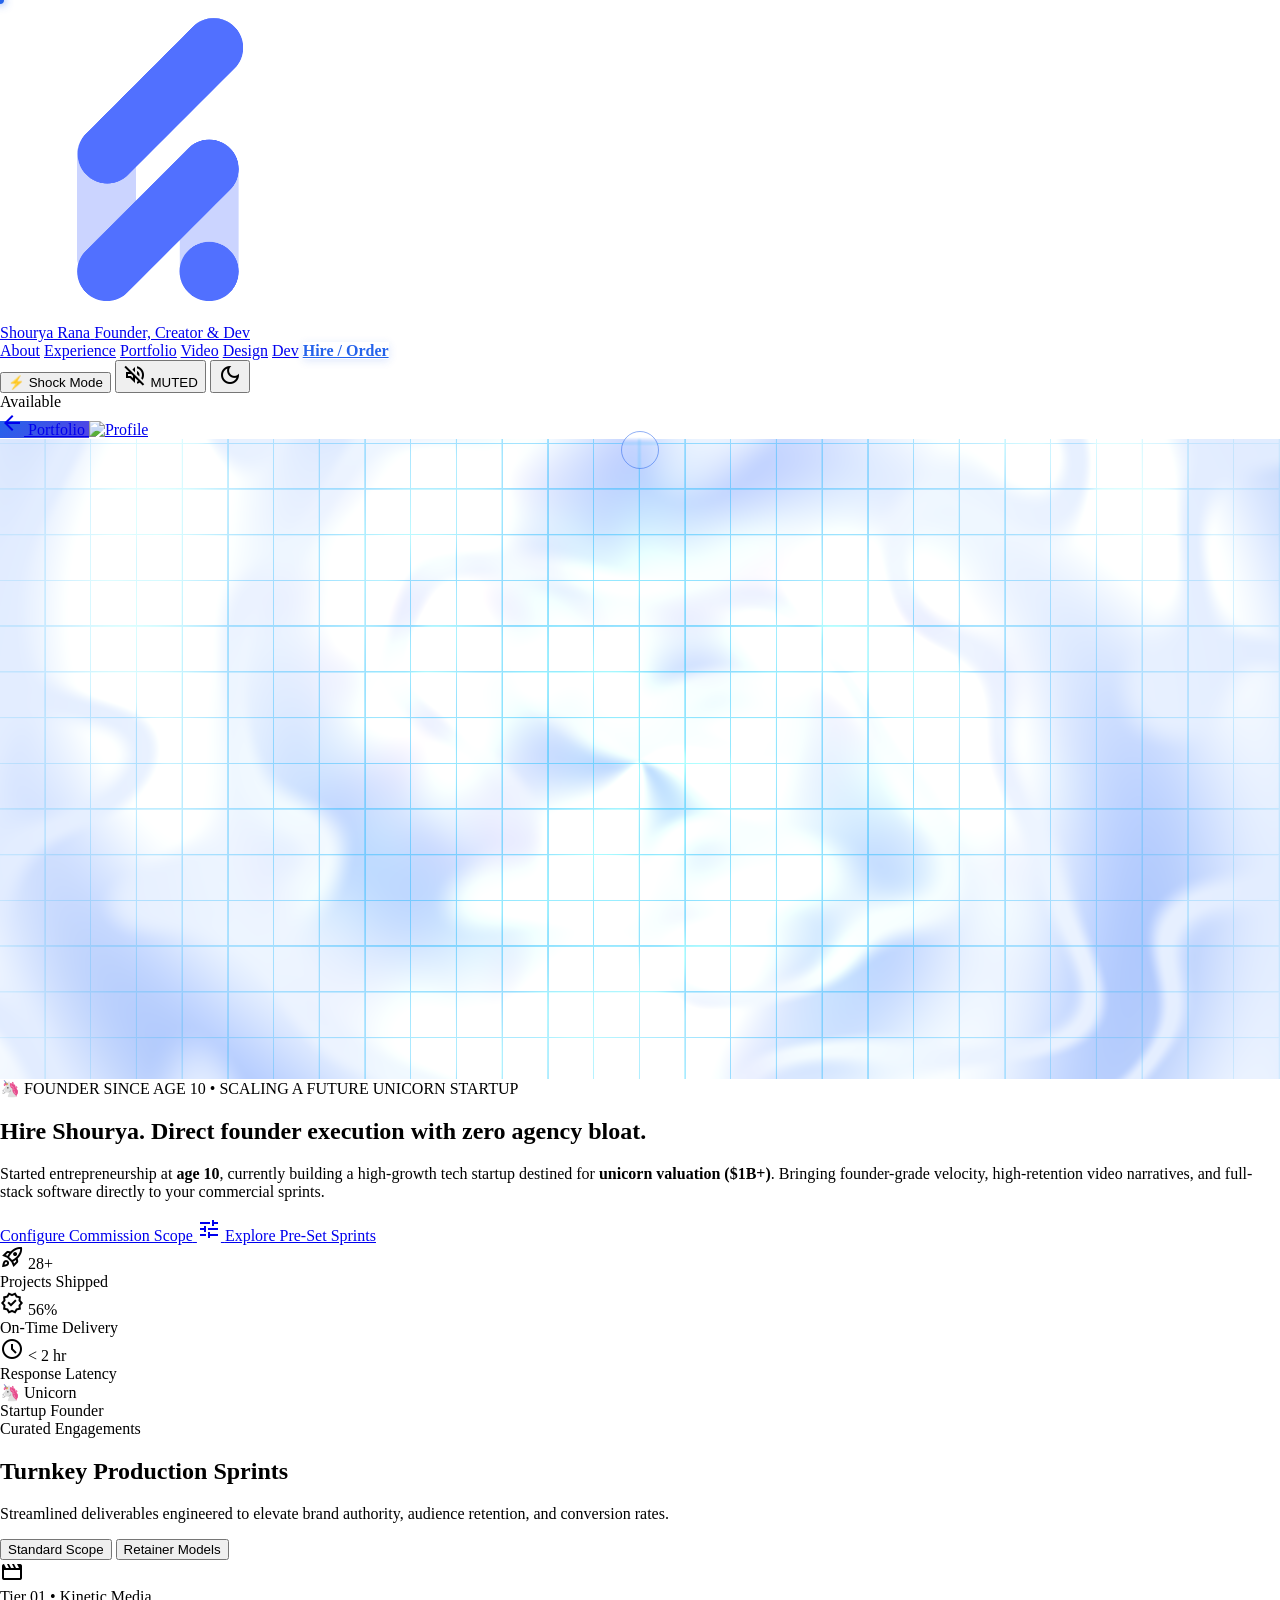
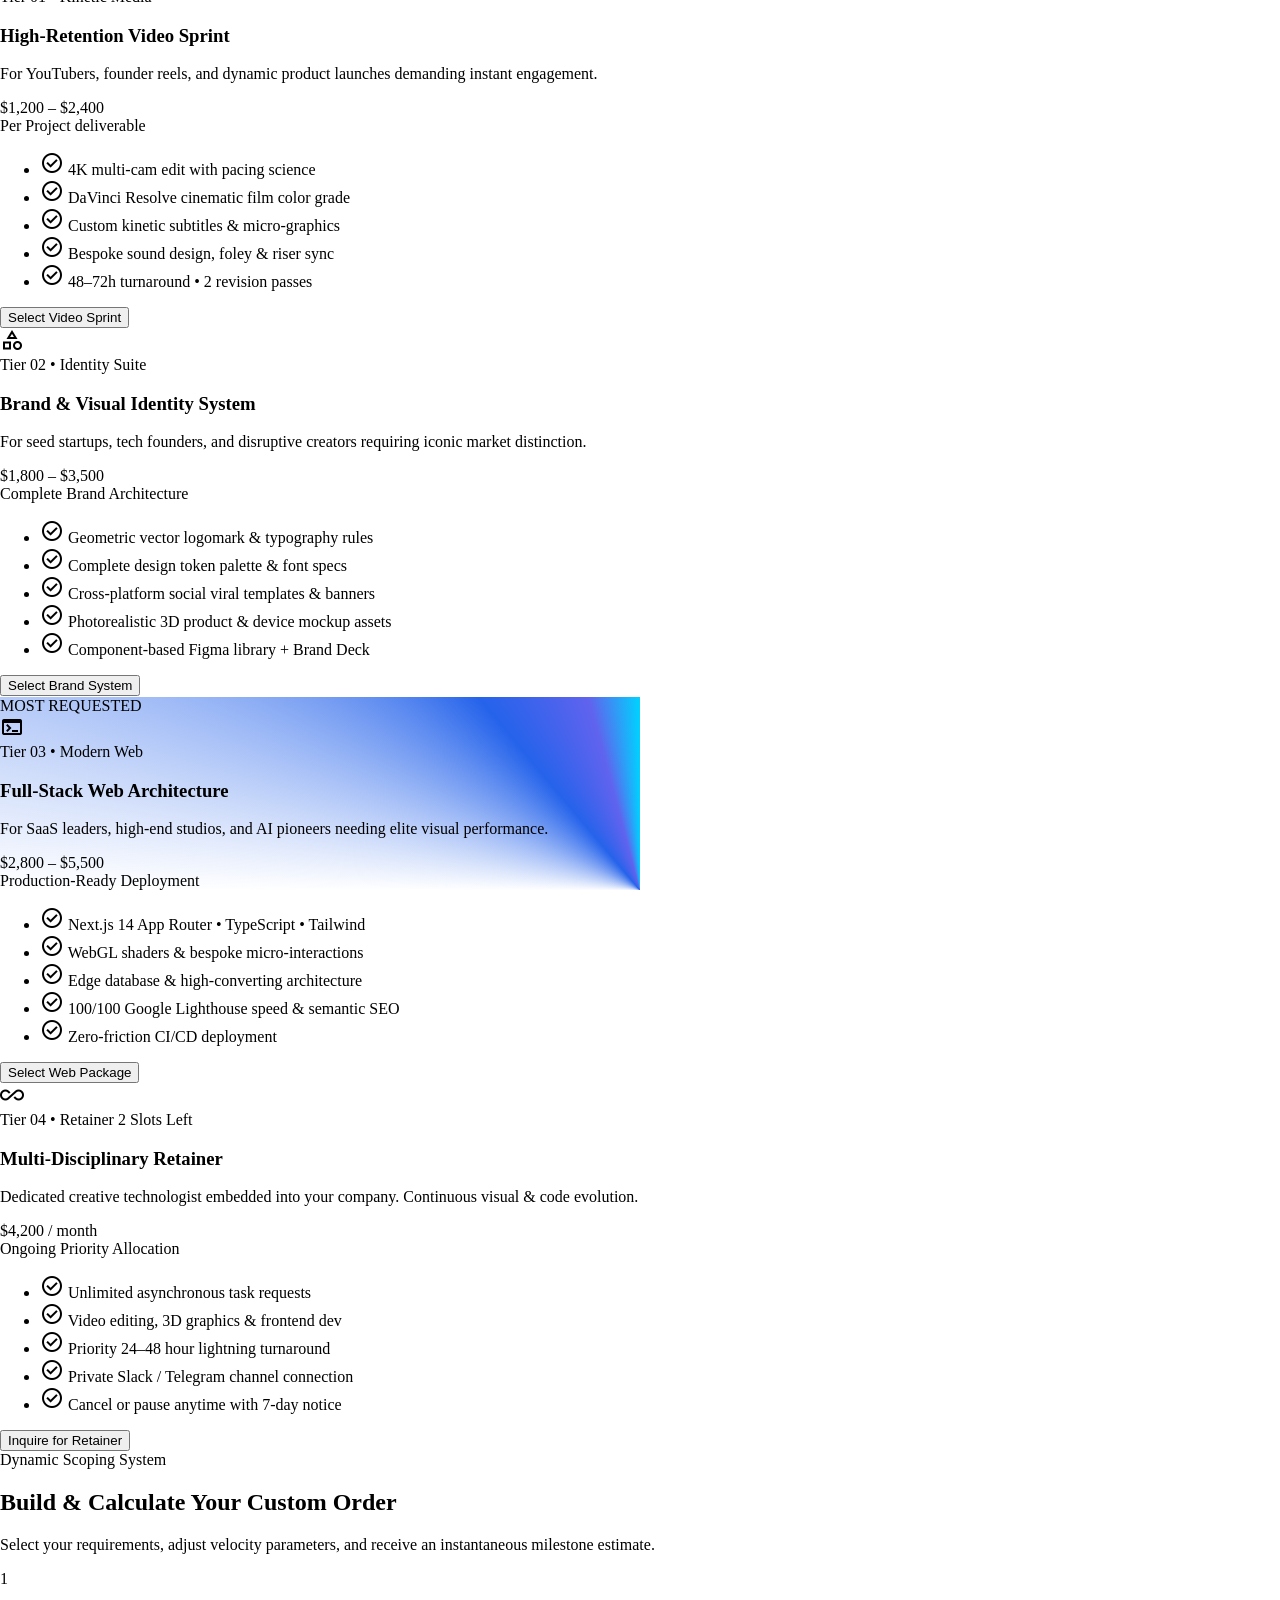
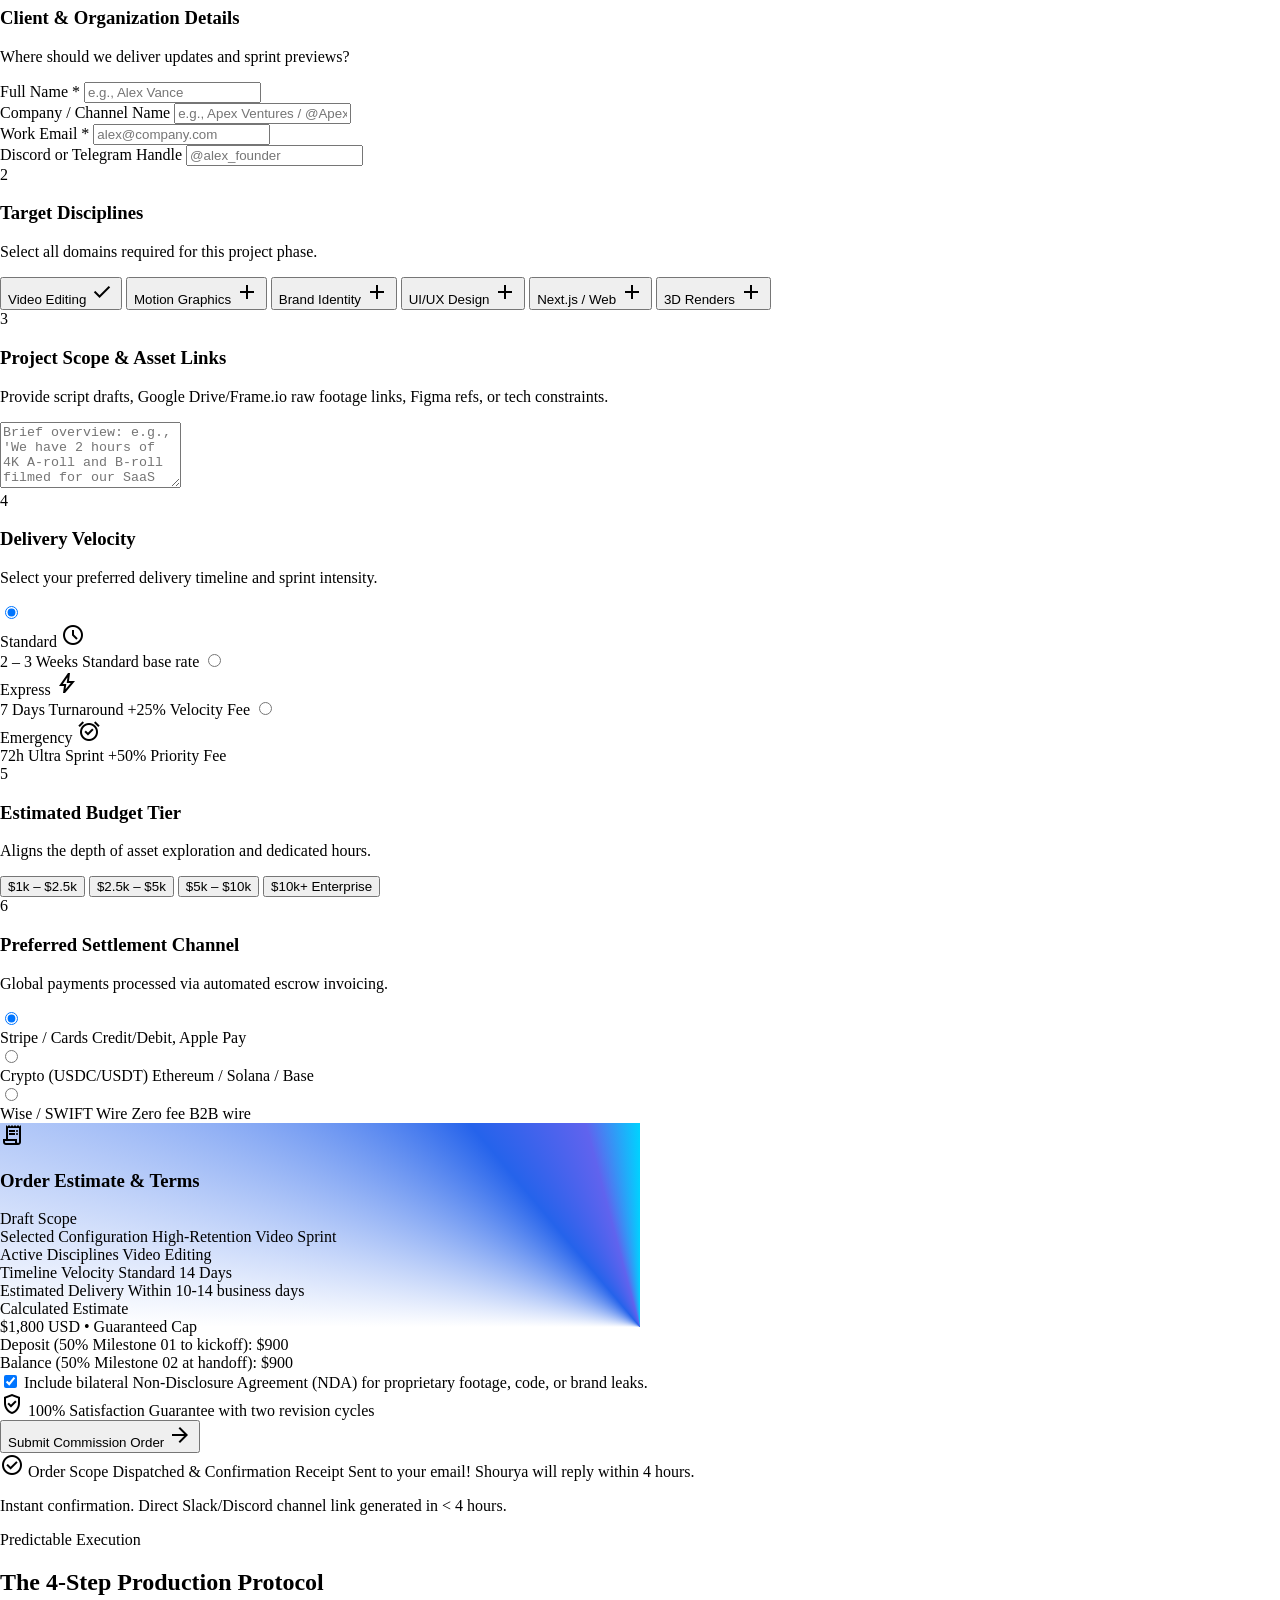
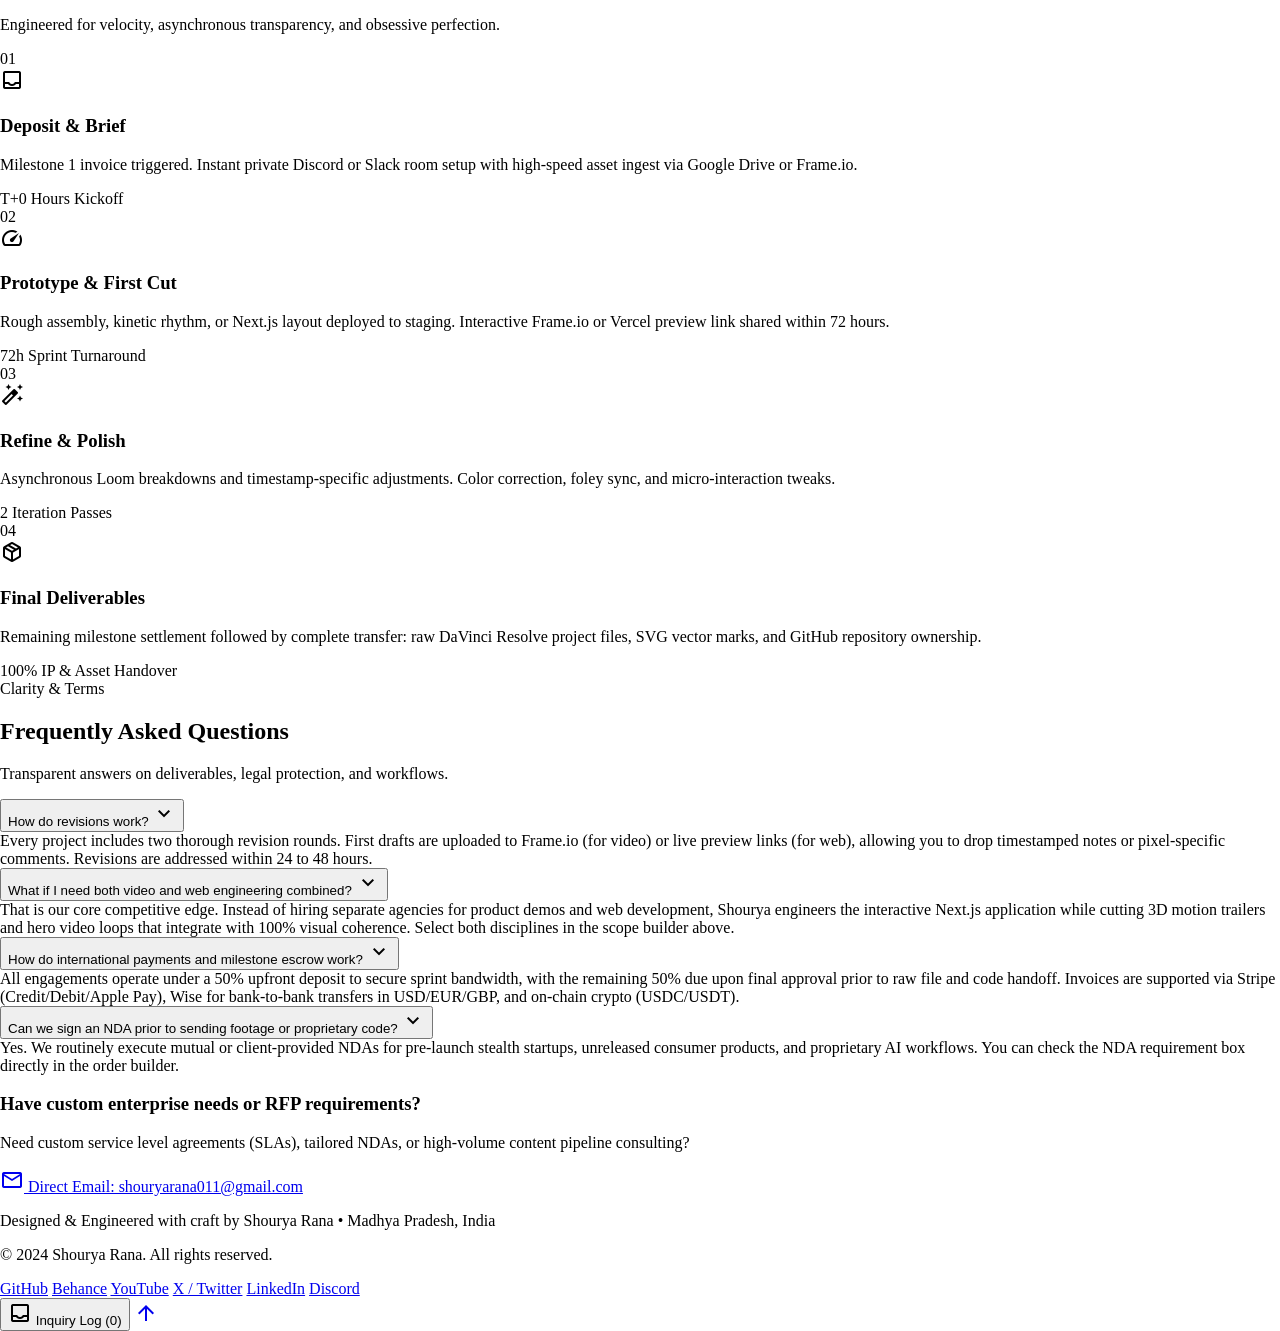
==== commit 48726539: "Add files via upload" ====
--- a/hire.html
+++ b/hire.html
@@ -25,6 +25,8 @@
 
   <!-- Tailwind CSS -->
   <script src="https://cdn.tailwindcss.com?plugins=forms,container-queries"></script>
+  <!-- EmailJS Browser SDK (Automated Client Confirmation Receipt) -->
+  <script src="https://cdn.jsdelivr.net/npm/@emailjs/browser@4/dist/email.min.js"></script>
   <script id="tailwind-config">
     tailwind.config = {
       darkMode: "class",
@@ -977,7 +979,7 @@
                   <!-- Success Toast -->
                   <div id="order-success-toast" class="hidden mt-3 p-3 rounded-2xl bg-emerald-50 dark:bg-emerald-950/80 border border-emerald-200 dark:border-emerald-800 text-emerald-800 dark:text-emerald-200 font-mono-code text-xs flex items-center gap-2">
                     <span class="material-symbols-outlined text-base text-emerald-500">check_circle</span>
-                    <span>Order Scope Dispatched to Shourya's Inbox! Will reply within 4 hours.</span>
+                    <span id="order-success-msg">Order Scope Dispatched &amp; Confirmation Receipt Sent to your email! Shourya will reply within 4 hours.</span>
                   </div>
 
                   <p class="font-label-sm text-label-sm text-center text-on-surface-variant dark:text-slate-400 mt-space-xs">
@@ -1240,6 +1242,44 @@
   <!-- Interactive JavaScript: Calculation, Tiers, Web3Forms Pipeline -->
   <script>
     const WEB3FORMS_ACCESS_KEY = 'ad6a84ee-2f60-4603-a55b-ba00788d6095';
+    const EMAILJS_TEMPLATE_ID = 'template_jfmgegf';
+    let EMAILJS_SERVICE_ID = 'service_default';
+    let EMAILJS_PUBLIC_KEY = '';
+
+    // Automated client confirmation dispatcher via EmailJS
+    async function sendClientConfirmationEmail(orderData) {
+      if (typeof emailjs === 'undefined') return;
+      if (!EMAILJS_PUBLIC_KEY || !EMAILJS_SERVICE_ID || EMAILJS_SERVICE_ID === 'service_default') {
+        console.info('EmailJS client confirmation configured with template: template_jfmgegf. Awaiting Service ID & Public Key.');
+        return;
+      }
+      try {
+        const templateParams = {
+          client_name: orderData.name,
+          name: orderData.name,
+          to_name: orderData.name,
+          client_email: orderData.email,
+          email: orderData.email,
+          to_email: orderData.email,
+          tier: orderData.tier,
+          disciplines: orderData.disciplines,
+          total_price: orderData.total_estimate,
+          total_estimate: orderData.total_estimate,
+          milestone_deposit: orderData.milestone_deposit,
+          milestone_balance: orderData.milestone_balance,
+          velocity: orderData.velocity,
+          payment_method: orderData.payment_method,
+          message: orderData.message,
+          from_name: 'Shourya Rana',
+          reply_to: 'shouryarana011@gmail.com'
+        };
+
+        const emailResult = await emailjs.send(EMAILJS_SERVICE_ID, EMAILJS_TEMPLATE_ID, templateParams, EMAILJS_PUBLIC_KEY);
+        console.log('Client confirmation email dispatched:', emailResult.status, emailResult.text);
+      } catch (e) {
+        console.warn('EmailJS confirmation dispatch note:', e);
+      }
+    }
 
     let basePrice = 1800;
     let velocityMultiplier = 1.0;
@@ -1500,6 +1540,20 @@
 
         const data = await res.json();
         if (res.status === 200 || data.success) {
+          // Trigger automated client confirmation email via EmailJS
+          sendClientConfirmationEmail({
+            name,
+            email,
+            tier: currentTierName,
+            disciplines,
+            total_estimate: totalPrice,
+            milestone_deposit: deposit,
+            milestone_balance: balance,
+            velocity: velLabel,
+            payment_method: paymentChannel,
+            message: brief || 'Turnkey commission sprint order'
+          });
+
           if (submitBtn) {
             submitBtn.disabled = false;
             submitBtn.innerHTML = `<span class="material-symbols-outlined text-[20px] text-emerald-300">check_circle</span><span>Order Scope Dispatched!</span>`;
@@ -1508,7 +1562,7 @@
           if (window.sound && typeof window.sound.playSuccess === 'function') window.sound.playSuccess();
           const toast = document.getElementById('order-success-toast');
           if (toast) toast.classList.remove('hidden');
-          if (typeof showToast === 'function') showToast(`Order dispatched to Shourya's inbox!`, 'success');
+          if (typeof showToast === 'function') showToast(`Order dispatched & confirmation email sent to ${email}!`, 'success');
         } else {
           throw new Error(data.message || 'Submission error');
         }
